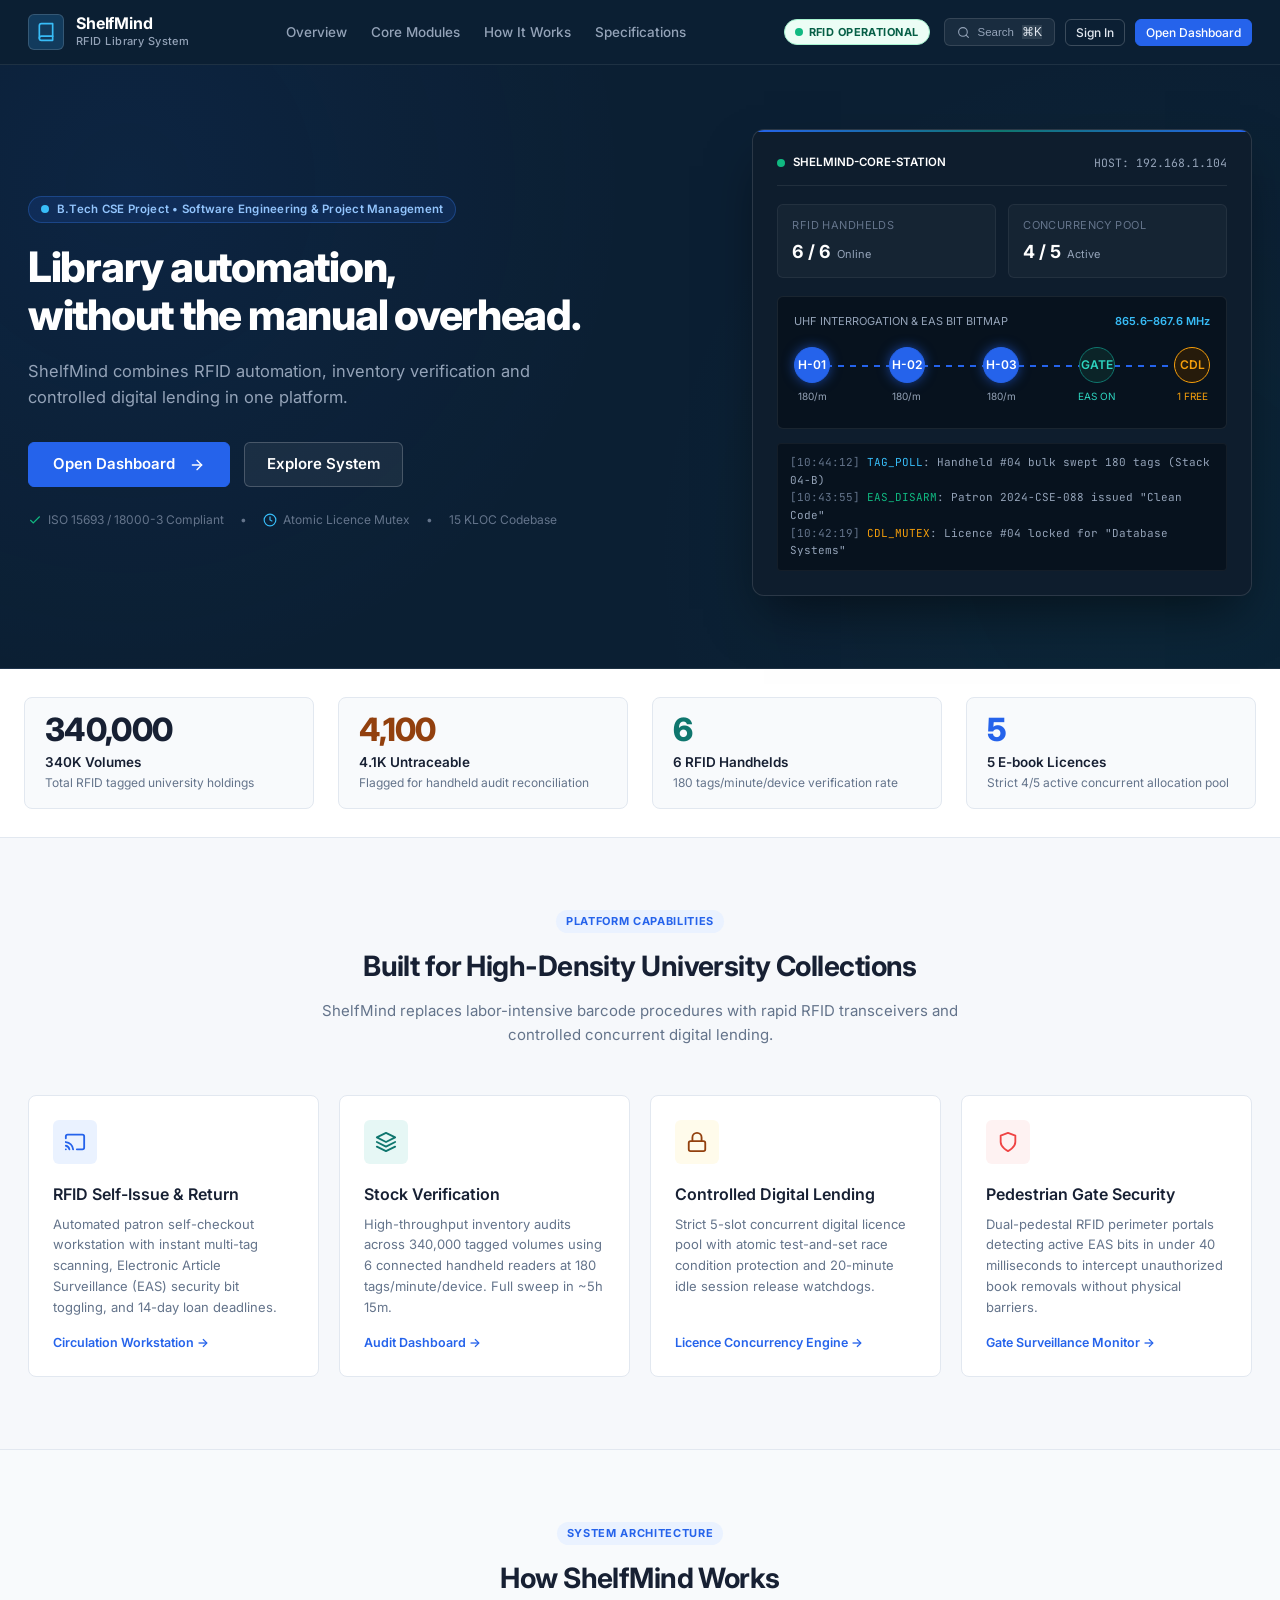
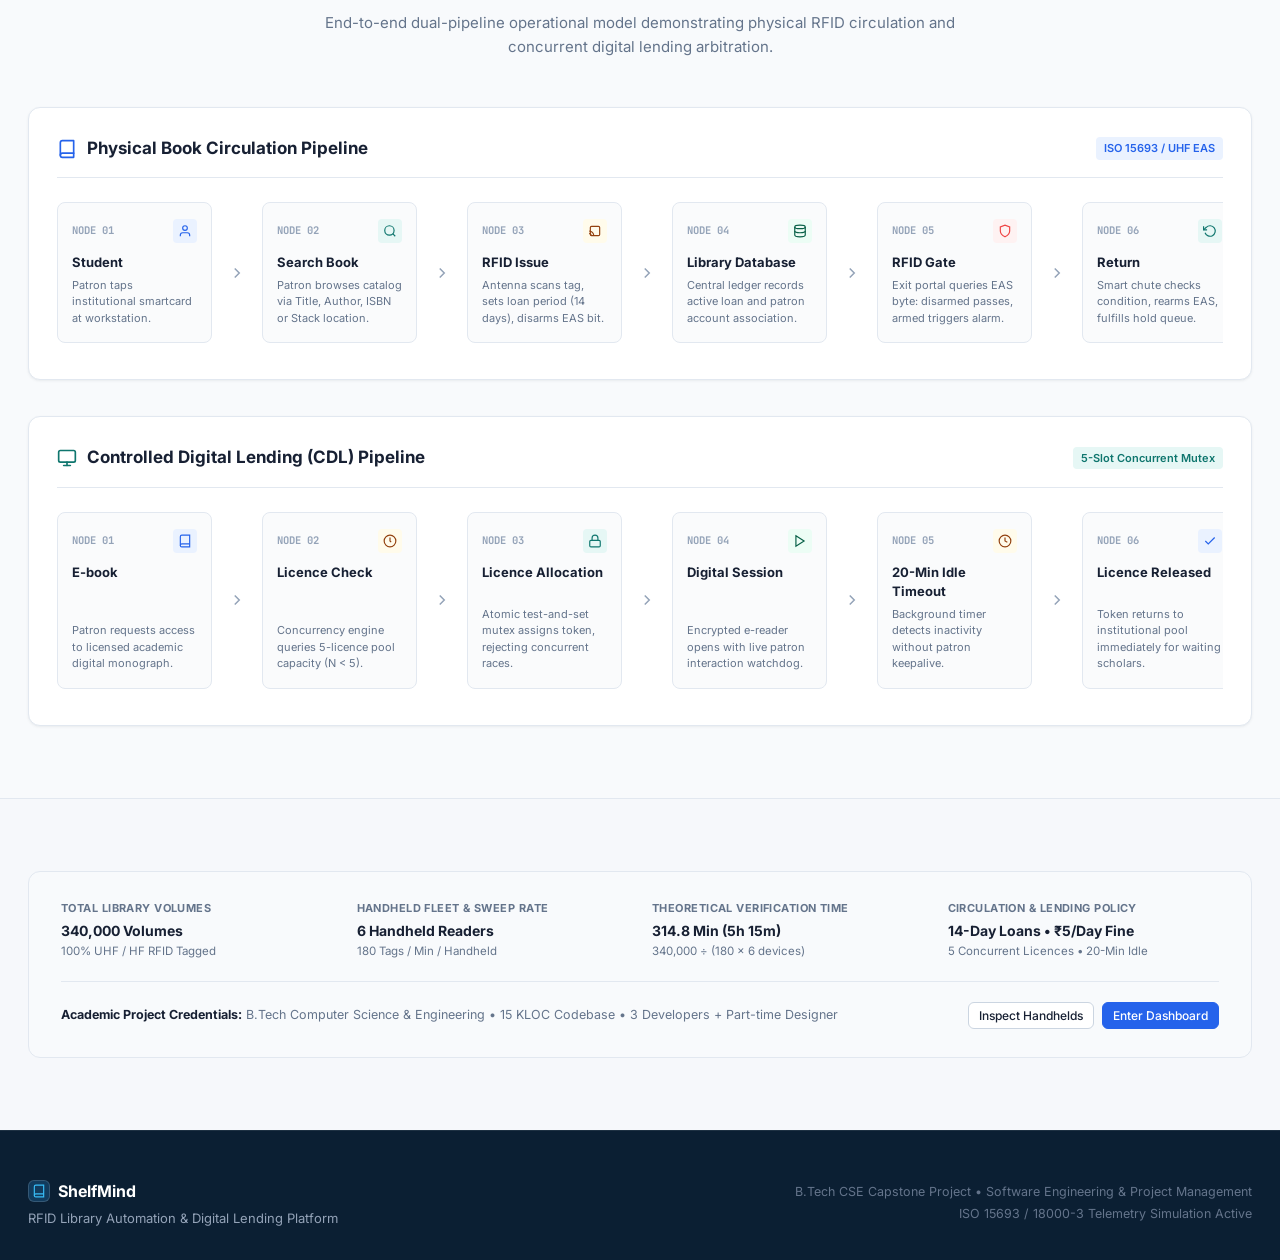
==== index.html @ f5f319b6 "feat: complete modern production-ready university library platform frontend" ====
<!DOCTYPE html>
<html lang="en">
<head>
  <meta charset="UTF-8">
  <meta name="viewport" content="width=device-width, initial-scale=1.0">
  <title>ShelfMind | Modern RFID Library Automation & Digital Lending Platform</title>
  <meta name="description" content="Production-ready academic library automation platform combining high-frequency RFID circulation, 340K-volume stock verification, and controlled concurrent digital lending.">
  <link rel="stylesheet" href="css/style.css">
  <link rel="stylesheet" href="css/responsive.css">
</head>
<body>

  <!-- Top Enterprise Navigation -->
  <header class="landing-nav">
    <div class="landing-nav-inner">
      <a href="index.html" class="brand-link">
        <div class="brand-icon">
          <svg width="20" height="20" viewBox="0 0 24 24" fill="none" stroke="currentColor" stroke-width="2" stroke-linecap="round" stroke-linejoin="round">
            <path d="M4 19.5A2.5 2.5 0 0 1 6.5 17H20"></path>
            <path d="M6.5 2H20v20H6.5A2.5 2.5 0 0 1 4 19.5v-15A2.5 2.5 0 0 1 6.5 2z"></path>
          </svg>
        </div>
        <div>
          <span class="brand-title">ShelfMind</span>
          <span class="brand-subtitle">RFID Library System</span>
        </div>
      </a>

      <nav class="landing-nav-links">
        <a href="#overview" class="landing-nav-link">Overview</a>
        <a href="#features" class="landing-nav-link">Core Modules</a>
        <a href="#architecture" class="landing-nav-link">How It Works</a>
        <a href="#specifications" class="landing-nav-link">Specifications</a>
      </nav>

      <div style="display: flex; align-items: center; gap: 10px;">
        <span class="rfid-online-pill" style="margin-right: 4px;">
          <span class="status-dot"></span>
          <span>RFID OPERATIONAL</span>
        </span>
        <button class="quick-search-trigger" onclick="openCommandPalette()" title="Press ⌘ K to search" style="background: rgba(255,255,255,0.06); border-color: rgba(255,255,255,0.12); color: #94A3B8;">
          <svg width="13" height="13" viewBox="0 0 24 24" fill="none" stroke="currentColor" stroke-width="2" stroke-linecap="round" stroke-linejoin="round">
            <circle cx="11" cy="11" r="8"></circle>
            <line x1="21" y1="21" x2="16.65" y2="16.65"></line>
          </svg>
          <span style="font-size: 11.5px;">Search</span>
          <span class="kbd-badge" style="background: rgba(255,255,255,0.1); color: #E2E8F0; border-color: rgba(255,255,255,0.2);">⌘K</span>
        </button>
        <a href="login.html" class="btn btn-secondary btn-sm" style="background: transparent; color: #E2E8F0; border-color: rgba(255,255,255,0.2);">Sign In</a>
        <a href="dashboard.html" class="btn btn-primary btn-sm" id="navOpenDashboard">Open Dashboard</a>
      </div>
    </div>
  </header>

  <!-- Hero Section -->
  <section class="landing-hero" id="overview">
    <div class="landing-hero-container">
      <div>
        <div class="hero-badge">
          <span class="status-dot" style="background-color: #38BDF8;"></span>
          <span>B.Tech CSE Project • Software Engineering & Project Management</span>
        </div>
        <h1 class="hero-title">
          Library automation,<br>without the manual overhead.
        </h1>
        <p class="hero-subtitle">
          ShelfMind combines RFID automation, inventory verification and controlled digital lending in one platform.
        </p>

        <div class="hero-actions">
          <a href="dashboard.html" class="btn btn-primary btn-lg" id="btnOpenDashboard" style="padding: 12px 24px; font-size: 15px;">
            Open Dashboard
            <svg width="16" height="16" viewBox="0 0 24 24" fill="none" stroke="currentColor" stroke-width="2" stroke-linecap="round" stroke-linejoin="round" style="margin-left: 6px;">
              <line x1="5" y1="12" x2="19" y2="12"></line>
              <polyline points="12 5 19 12 12 19"></polyline>
            </svg>
          </a>
          <a href="#architecture" class="btn btn-secondary btn-lg" style="background: rgba(255,255,255,0.06); color: #FFFFFF; border-color: rgba(255,255,255,0.2); padding: 12px 22px; font-size: 15px;">
            Explore System
          </a>
        </div>

        <div class="hero-specs-note">
          <span style="display: flex; align-items: center; gap: 6px;">
            <svg width="14" height="14" viewBox="0 0 24 24" fill="none" stroke="#10B981" stroke-width="2"><polyline points="20 6 9 17 4 12"></polyline></svg>
            ISO 15693 / 18000-3 Compliant
          </span>
          <span>•</span>
          <span style="display: flex; align-items: center; gap: 6px;">
            <svg width="14" height="14" viewBox="0 0 24 24" fill="none" stroke="#38BDF8" stroke-width="2"><circle cx="12" cy="12" r="10"></circle><polyline points="12 6 12 12 16 14"></polyline></svg>
            Atomic Licence Mutex
          </span>
          <span>•</span>
          <span>15 KLOC Codebase</span>
        </div>
      </div>

      <!-- Realistic Abstract RFID / Operations Visualization Console -->
      <div class="hero-viz-console">
        <div class="hero-viz-header">
          <div style="display: flex; align-items: center; gap: 8px;">
            <span class="status-dot"></span>
            <span style="font-weight: 600; color: #FFFFFF;">SHELMIND-CORE-STATION</span>
          </div>
          <span style="font-family: var(--font-mono);">HOST: 192.168.1.104</span>
        </div>

        <div class="hero-telemetry-grid">
          <div class="hero-telemetry-box">
            <div class="hero-telemetry-label">RFID Handhelds</div>
            <div class="hero-telemetry-val">
              6 / 6
              <span class="hero-telemetry-sub">Online</span>
            </div>
          </div>
          <div class="hero-telemetry-box">
            <div class="hero-telemetry-label">Concurrency Pool</div>
            <div class="hero-telemetry-val">
              4 / 5
              <span class="hero-telemetry-sub">Active</span>
            </div>
          </div>
        </div>

        <!-- Abstract RFID Transceiver Nodes -->
        <div class="rfid-wave-graphic">
          <div class="rfid-wave-header">
            <span>UHF INTERROGATION & EAS BIT BITMAP</span>
            <span style="color: #38BDF8; font-weight: 600;">865.6–867.6 MHz</span>
          </div>
          <div class="rfid-node-track">
            <div class="rfid-node-connector"></div>
            <div class="rfid-node-item">
              <div class="rfid-node-circle active">H-01</div>
              <span style="font-size: 10px; color: #94A3B8;">180/m</span>
            </div>
            <div class="rfid-node-item">
              <div class="rfid-node-circle active">H-02</div>
              <span style="font-size: 10px; color: #94A3B8;">180/m</span>
            </div>
            <div class="rfid-node-item">
              <div class="rfid-node-circle active">H-03</div>
              <span style="font-size: 10px; color: #94A3B8;">180/m</span>
            </div>
            <div class="rfid-node-item">
              <div class="rfid-node-circle teal">GATE</div>
              <span style="font-size: 10px; color: #2DD4BF;">EAS ON</span>
            </div>
            <div class="rfid-node-item">
              <div class="rfid-node-circle" style="border-color: #F59E0B; color: #F59E0B; background-color: #261B0B;">CDL</div>
              <span style="font-size: 10px; color: #F59E0B;">1 FREE</span>
            </div>
          </div>
        </div>

        <!-- Realtime Live Event Feed -->
        <div class="hero-feed-log">
          <div><span style="color:#64748B;">[10:44:12]</span> <span style="color:#38BDF8;">TAG_POLL</span>: Handheld #04 bulk swept 180 tags (Stack 04-B)</div>
          <div><span style="color:#64748B;">[10:43:55]</span> <span style="color:#10B981;">EAS_DISARM</span>: Patron 2024-CSE-088 issued "Clean Code"</div>
          <div><span style="color:#64748B;">[10:42:19]</span> <span style="color:#F59E0B;">CDL_MUTEX</span>: Licence #04 locked for "Database Systems"</div>
        </div>
      </div>
    </div>
  </section>

  <!-- Key Metrics Counter Bar -->
  <div class="landing-metrics-strip">
    <div class="metrics-strip-container">
      <div class="metric-strip-card">
        <div class="metric-strip-num">340,000</div>
        <div class="metric-strip-label">340K Volumes</div>
        <div class="metric-strip-sub">Total RFID tagged university holdings</div>
      </div>
      <div class="metric-strip-card">
        <div class="metric-strip-num" style="color: var(--warning-text);">4,100</div>
        <div class="metric-strip-label">4.1K Untraceable</div>
        <div class="metric-strip-sub">Flagged for handheld audit reconciliation</div>
      </div>
      <div class="metric-strip-card">
        <div class="metric-strip-num" style="color: var(--teal);">6</div>
        <div class="metric-strip-label">6 RFID Handhelds</div>
        <div class="metric-strip-sub">180 tags/minute/device verification rate</div>
      </div>
      <div class="metric-strip-card">
        <div class="metric-strip-num" style="color: var(--blue);">5</div>
        <div class="metric-strip-label">5 E-book Licences</div>
        <div class="metric-strip-sub">Strict 4/5 active concurrent allocation pool</div>
      </div>
    </div>
  </div>

  <!-- Core Modules / Feature Pillars -->
  <section class="landing-section" id="features">
    <div class="landing-section-header">
      <span class="landing-section-badge">Platform Capabilities</span>
      <h2 class="landing-section-title">Built for High-Density University Collections</h2>
      <p class="landing-section-desc">
        ShelfMind replaces labor-intensive barcode procedures with rapid RFID transceivers and controlled concurrent digital lending.
      </p>
    </div>

    <div class="feature-pillars-grid">
      <!-- Pillar 1 -->
      <div class="feature-pillar-card">
        <div class="pillar-icon-box">
          <svg width="22" height="22" viewBox="0 0 24 24" fill="none" stroke="currentColor" stroke-width="2" stroke-linecap="round" stroke-linejoin="round">
            <path d="M2 16.1A5 5 0 0 1 5.9 20M2 12.05A9 9 0 0 1 9.95 20M2 8V6a2 2 0 0 1 2-2h16a2 2 0 0 1 2 2v12a2 2 0 0 1-2 2h-6"></path>
            <line x1="2" y1="20" x2="2.01" y2="20"></line>
          </svg>
        </div>
        <h3 class="pillar-title">RFID Self-Issue & Return</h3>
        <p class="pillar-desc">
          Automated patron self-checkout workstation with instant multi-tag scanning, Electronic Article Surveillance (EAS) security bit toggling, and 14-day loan deadlines.
        </p>
        <a href="issue-return.html" class="pillar-link">Circulation Workstation →</a>
      </div>

      <!-- Pillar 2 -->
      <div class="feature-pillar-card">
        <div class="pillar-icon-box teal">
          <svg width="22" height="22" viewBox="0 0 24 24" fill="none" stroke="currentColor" stroke-width="2" stroke-linecap="round" stroke-linejoin="round">
            <polygon points="12 2 2 7 12 12 22 7 12 2"></polygon>
            <polyline points="2 17 12 22 22 17"></polyline>
            <polyline points="2 12 12 17 22 12"></polyline>
          </svg>
        </div>
        <h3 class="pillar-title">Stock Verification</h3>
        <p class="pillar-desc">
          High-throughput inventory audits across 340,000 tagged volumes using 6 connected handheld readers at 180 tags/minute/device. Full sweep in ~5h 15m.
        </p>
        <a href="stock-verification.html" class="pillar-link">Audit Dashboard →</a>
      </div>

      <!-- Pillar 3 -->
      <div class="feature-pillar-card">
        <div class="pillar-icon-box amber">
          <svg width="22" height="22" viewBox="0 0 24 24" fill="none" stroke="currentColor" stroke-width="2" stroke-linecap="round" stroke-linejoin="round">
            <rect x="3" y="11" width="18" height="11" rx="2" ry="2"></rect>
            <path d="M7 11V7a5 5 0 0 1 10 0v4"></path>
          </svg>
        </div>
        <h3 class="pillar-title">Controlled Digital Lending</h3>
        <p class="pillar-desc">
          Strict 5-slot concurrent digital licence pool with atomic test-and-set race condition protection and 20-minute idle session release watchdogs.
        </p>
        <a href="digital-library.html" class="pillar-link">Licence Concurrency Engine →</a>
      </div>

      <!-- Pillar 4 -->
      <div class="feature-pillar-card">
        <div class="pillar-icon-box red">
          <svg width="22" height="22" viewBox="0 0 24 24" fill="none" stroke="currentColor" stroke-width="2" stroke-linecap="round" stroke-linejoin="round">
            <path d="M12 22s8-4 8-10V5l-8-3-8 3v7c0 6 8 10 8 10z"></path>
          </svg>
        </div>
        <h3 class="pillar-title">Pedestrian Gate Security</h3>
        <p class="pillar-desc">
          Dual-pedestal RFID perimeter portals detecting active EAS bits in under 40 milliseconds to intercept unauthorized book removals without physical barriers.
        </p>
        <a href="gate-security.html" class="pillar-link">Gate Surveillance Monitor →</a>
      </div>
    </div>
  </section>

  <!-- Visually Polished System Architecture Preview: "How ShelfMind Works" -->
  <section class="landing-section alt-bg" id="architecture">
    <div class="landing-section-header">
      <span class="landing-section-badge">System Architecture</span>
      <h2 class="landing-section-title">How ShelfMind Works</h2>
      <p class="landing-section-desc">
        End-to-end dual-pipeline operational model demonstrating physical RFID circulation and concurrent digital lending arbitration.
      </p>
    </div>

    <div class="arch-preview-wrap">
      <!-- Pipeline 1: Physical Book Circulation -->
      <div class="arch-pipeline-card">
        <div class="arch-pipeline-header">
          <div class="arch-pipeline-title">
            <svg width="20" height="20" viewBox="0 0 24 24" fill="none" stroke="var(--blue)" stroke-width="2" stroke-linecap="round" stroke-linejoin="round">
              <path d="M4 19.5A2.5 2.5 0 0 1 6.5 17H20"></path>
              <path d="M6.5 2H20v20H6.5A2.5 2.5 0 0 1 4 19.5v-15A2.5 2.5 0 0 1 6.5 2z"></path>
            </svg>
            Physical Book Circulation Pipeline
          </div>
          <span class="arch-pipeline-tag">ISO 15693 / UHF EAS</span>
        </div>

        <div class="arch-nodes-container">
          <!-- Node 1 -->
          <div class="arch-node-item">
            <div class="arch-node-top">
              <span class="arch-node-step">NODE 01</span>
              <div class="arch-node-icon">
                <svg width="14" height="14" viewBox="0 0 24 24" fill="none" stroke="currentColor" stroke-width="2"><path d="M20 21v-2a4 4 0 0 0-4-4H8a4 4 0 0 0-4 4v2"></path><circle cx="12" cy="7" r="4"></circle></svg>
              </div>
            </div>
            <div class="arch-node-title">Student</div>
            <div class="arch-node-desc">Patron taps institutional smartcard at workstation.</div>
          </div>

          <div class="arch-node-arrow">
            <svg width="18" height="18" viewBox="0 0 24 24" fill="none" stroke="currentColor" stroke-width="2"><polyline points="9 18 15 12 9 6"></polyline></svg>
          </div>

          <!-- Node 2 -->
          <div class="arch-node-item">
            <div class="arch-node-top">
              <span class="arch-node-step">NODE 02</span>
              <div class="arch-node-icon teal">
                <svg width="14" height="14" viewBox="0 0 24 24" fill="none" stroke="currentColor" stroke-width="2"><circle cx="11" cy="11" r="8"></circle><line x1="21" y1="21" x2="16.65" y2="16.65"></line></svg>
              </div>
            </div>
            <div class="arch-node-title">Search Book</div>
            <div class="arch-node-desc">Patron browses catalog via Title, Author, ISBN or Stack location.</div>
          </div>

          <div class="arch-node-arrow">
            <svg width="18" height="18" viewBox="0 0 24 24" fill="none" stroke="currentColor" stroke-width="2"><polyline points="9 18 15 12 9 6"></polyline></svg>
          </div>

          <!-- Node 3 -->
          <div class="arch-node-item">
            <div class="arch-node-top">
              <span class="arch-node-step">NODE 03</span>
              <div class="arch-node-icon amber">
                <svg width="14" height="14" viewBox="0 0 24 24" fill="none" stroke="currentColor" stroke-width="2"><path d="M2 16.1A5 5 0 0 1 5.9 20M2 12.05A9 9 0 0 1 9.95 20"></path><rect x="4" y="4" width="16" height="16" rx="2"></rect></svg>
              </div>
            </div>
            <div class="arch-node-title">RFID Issue</div>
            <div class="arch-node-desc">Antenna scans tag, sets loan period (14 days), disarms EAS bit.</div>
          </div>

          <div class="arch-node-arrow">
            <svg width="18" height="18" viewBox="0 0 24 24" fill="none" stroke="currentColor" stroke-width="2"><polyline points="9 18 15 12 9 6"></polyline></svg>
          </div>

          <!-- Node 4 -->
          <div class="arch-node-item">
            <div class="arch-node-top">
              <span class="arch-node-step">NODE 04</span>
              <div class="arch-node-icon green">
                <svg width="14" height="14" viewBox="0 0 24 24" fill="none" stroke="currentColor" stroke-width="2"><ellipse cx="12" cy="5" rx="9" ry="3"></ellipse><path d="M21 12c0 1.66-4 3-9 3s-9-1.34-9-3"></path><path d="M3 5v14c0 1.66 4 3 9 3s9-1.34 9-3V5"></path></svg>
              </div>
            </div>
            <div class="arch-node-title">Library Database</div>
            <div class="arch-node-desc">Central ledger records active loan and patron account association.</div>
          </div>

          <div class="arch-node-arrow">
            <svg width="18" height="18" viewBox="0 0 24 24" fill="none" stroke="currentColor" stroke-width="2"><polyline points="9 18 15 12 9 6"></polyline></svg>
          </div>

          <!-- Node 5 -->
          <div class="arch-node-item">
            <div class="arch-node-top">
              <span class="arch-node-step">NODE 05</span>
              <div class="arch-node-icon" style="background-color: #FEF2F2; color: #EF4444;">
                <svg width="14" height="14" viewBox="0 0 24 24" fill="none" stroke="currentColor" stroke-width="2"><path d="M12 22s8-4 8-10V5l-8-3-8 3v7c0 6 8 10 8 10z"></path></svg>
              </div>
            </div>
            <div class="arch-node-title">RFID Gate</div>
            <div class="arch-node-desc">Exit portal queries EAS byte: disarmed passes, armed triggers alarm.</div>
          </div>

          <div class="arch-node-arrow">
            <svg width="18" height="18" viewBox="0 0 24 24" fill="none" stroke="currentColor" stroke-width="2"><polyline points="9 18 15 12 9 6"></polyline></svg>
          </div>

          <!-- Node 6 -->
          <div class="arch-node-item">
            <div class="arch-node-top">
              <span class="arch-node-step">NODE 06</span>
              <div class="arch-node-icon teal">
                <svg width="14" height="14" viewBox="0 0 24 24" fill="none" stroke="currentColor" stroke-width="2"><polyline points="1 4 1 10 7 10"></polyline><path d="M3.51 15a9 9 0 1 0 2.13-9.36L1 10"></path></svg>
              </div>
            </div>
            <div class="arch-node-title">Return</div>
            <div class="arch-node-desc">Smart chute checks condition, rearms EAS, fulfills hold queue.</div>
          </div>
        </div>
      </div>

      <!-- Pipeline 2: Controlled Digital Lending -->
      <div class="arch-pipeline-card">
        <div class="arch-pipeline-header">
          <div class="arch-pipeline-title">
            <svg width="20" height="20" viewBox="0 0 24 24" fill="none" stroke="var(--teal)" stroke-width="2" stroke-linecap="round" stroke-linejoin="round">
              <rect x="2" y="3" width="20" height="14" rx="2" ry="2"></rect>
              <line x1="8" y1="21" x2="16" y2="21"></line>
              <line x1="12" y1="17" x2="12" y2="21"></line>
            </svg>
            Controlled Digital Lending (CDL) Pipeline
          </div>
          <span class="arch-pipeline-tag" style="background-color: var(--soft-teal); color: var(--teal);">5-Slot Concurrent Mutex</span>
        </div>

        <div class="arch-nodes-container">
          <!-- Node 1 -->
          <div class="arch-node-item">
            <div class="arch-node-top">
              <span class="arch-node-step">NODE 01</span>
              <div class="arch-node-icon">
                <svg width="14" height="14" viewBox="0 0 24 24" fill="none" stroke="currentColor" stroke-width="2"><path d="M4 19.5A2.5 2.5 0 0 1 6.5 17H20"></path><path d="M6.5 2H20v20H6.5A2.5 2.5 0 0 1 4 19.5v-15A2.5 2.5 0 0 1 6.5 2z"></path></svg>
              </div>
            </div>
            <div class="arch-node-title">E-book</div>
            <div class="arch-node-desc">Patron requests access to licensed academic digital monograph.</div>
          </div>

          <div class="arch-node-arrow">
            <svg width="18" height="18" viewBox="0 0 24 24" fill="none" stroke="currentColor" stroke-width="2"><polyline points="9 18 15 12 9 6"></polyline></svg>
          </div>

          <!-- Node 2 -->
          <div class="arch-node-item">
            <div class="arch-node-top">
              <span class="arch-node-step">NODE 02</span>
              <div class="arch-node-icon amber">
                <svg width="14" height="14" viewBox="0 0 24 24" fill="none" stroke="currentColor" stroke-width="2"><circle cx="12" cy="12" r="10"></circle><polyline points="12 6 12 12 14 14"></polyline></svg>
              </div>
            </div>
            <div class="arch-node-title">Licence Check</div>
            <div class="arch-node-desc">Concurrency engine queries 5-licence pool capacity (N &lt; 5).</div>
          </div>

          <div class="arch-node-arrow">
            <svg width="18" height="18" viewBox="0 0 24 24" fill="none" stroke="currentColor" stroke-width="2"><polyline points="9 18 15 12 9 6"></polyline></svg>
          </div>

          <!-- Node 3 -->
          <div class="arch-node-item">
            <div class="arch-node-top">
              <span class="arch-node-step">NODE 03</span>
              <div class="arch-node-icon teal">
                <svg width="14" height="14" viewBox="0 0 24 24" fill="none" stroke="currentColor" stroke-width="2"><rect x="3" y="11" width="18" height="11" rx="2" ry="2"></rect><path d="M7 11V7a5 5 0 0 1 10 0v4"></path></svg>
              </div>
            </div>
            <div class="arch-node-title">Licence Allocation</div>
            <div class="arch-node-desc">Atomic test-and-set mutex assigns token, rejecting concurrent races.</div>
          </div>

          <div class="arch-node-arrow">
            <svg width="18" height="18" viewBox="0 0 24 24" fill="none" stroke="currentColor" stroke-width="2"><polyline points="9 18 15 12 9 6"></polyline></svg>
          </div>

          <!-- Node 4 -->
          <div class="arch-node-item">
            <div class="arch-node-top">
              <span class="arch-node-step">NODE 04</span>
              <div class="arch-node-icon green">
                <svg width="14" height="14" viewBox="0 0 24 24" fill="none" stroke="currentColor" stroke-width="2"><polygon points="5 3 19 12 5 21 5 3"></polygon></svg>
              </div>
            </div>
            <div class="arch-node-title">Digital Session</div>
            <div class="arch-node-desc">Encrypted e-reader opens with live patron interaction watchdog.</div>
          </div>

          <div class="arch-node-arrow">
            <svg width="18" height="18" viewBox="0 0 24 24" fill="none" stroke="currentColor" stroke-width="2"><polyline points="9 18 15 12 9 6"></polyline></svg>
          </div>

          <!-- Node 5 -->
          <div class="arch-node-item">
            <div class="arch-node-top">
              <span class="arch-node-step">NODE 05</span>
              <div class="arch-node-icon amber">
                <svg width="14" height="14" viewBox="0 0 24 24" fill="none" stroke="currentColor" stroke-width="2"><circle cx="12" cy="12" r="10"></circle><polyline points="12 6 12 12 16 14"></polyline></svg>
              </div>
            </div>
            <div class="arch-node-title">20-Min Idle Timeout</div>
            <div class="arch-node-desc">Background timer detects inactivity without patron keepalive.</div>
          </div>

          <div class="arch-node-arrow">
            <svg width="18" height="18" viewBox="0 0 24 24" fill="none" stroke="currentColor" stroke-width="2"><polyline points="9 18 15 12 9 6"></polyline></svg>
          </div>

          <!-- Node 6 -->
          <div class="arch-node-item">
            <div class="arch-node-top">
              <span class="arch-node-step">NODE 06</span>
              <div class="arch-node-icon">
                <svg width="14" height="14" viewBox="0 0 24 24" fill="none" stroke="currentColor" stroke-width="2"><polyline points="20 6 9 17 4 12"></polyline></svg>
              </div>
            </div>
            <div class="arch-node-title">Licence Released</div>
            <div class="arch-node-desc">Token returns to institutional pool immediately for waiting scholars.</div>
          </div>
        </div>
      </div>
    </div>
  </section>

  <!-- Technical Specifications & Academic Project Formulation -->
  <section class="landing-section" id="specifications">
    <div class="academic-specs-card">
      <div class="specs-grid-inner">
        <div class="spec-item-box">
          <div class="spec-item-title">Total Library Volumes</div>
          <div class="spec-item-val">340,000 Volumes</div>
          <div class="spec-item-sub">100% UHF / HF RFID Tagged</div>
        </div>
        <div class="spec-item-box">
          <div class="spec-item-title">Handheld Fleet & Sweep Rate</div>
          <div class="spec-item-val">6 Handheld Readers</div>
          <div class="spec-item-sub">180 Tags / Min / Handheld</div>
        </div>
        <div class="spec-item-box">
          <div class="spec-item-title">Theoretical Verification Time</div>
          <div class="spec-item-val">314.8 Min (5h 15m)</div>
          <div class="spec-item-sub">340,000 ÷ (180 × 6 devices)</div>
        </div>
        <div class="spec-item-box">
          <div class="spec-item-title">Circulation & Lending Policy</div>
          <div class="spec-item-val">14-Day Loans • ₹5/Day Fine</div>
          <div class="spec-item-sub">5 Concurrent Licences • 20-Min Idle</div>
        </div>
      </div>

      <div class="academic-team-line">
        <div>
          <strong style="color: var(--text-primary);">Academic Project Credentials:</strong>
          <span> B.Tech Computer Science & Engineering • 15 KLOC Codebase • 3 Developers + Part-time Designer</span>
        </div>
        <div style="display: flex; gap: 8px;">
          <a href="stock-verification.html" class="btn btn-secondary btn-sm">Inspect Handhelds</a>
          <a href="dashboard.html" class="btn btn-primary btn-sm">Enter Dashboard</a>
        </div>
      </div>
    </div>
  </section>

  <!-- Footer -->
  <footer class="landing-footer">
    <div class="landing-footer-inner">
      <div>
        <div style="display: flex; align-items: center; gap: 8px; margin-bottom: 6px;">
          <div class="brand-icon" style="width: 22px; height: 22px;">
            <svg width="14" height="14" viewBox="0 0 24 24" fill="none" stroke="currentColor" stroke-width="2"><path d="M4 19.5A2.5 2.5 0 0 1 6.5 17H20"></path><path d="M6.5 2H20v20H6.5A2.5 2.5 0 0 1 4 19.5v-15A2.5 2.5 0 0 1 6.5 2z"></path></svg>
          </div>
          <span style="font-size: 16px; font-weight: 700; color: #FFFFFF;">ShelfMind</span>
        </div>
        <p style="font-size: 13px; color: #94A3B8; margin: 0;">RFID Library Automation & Digital Lending Platform</p>
      </div>

      <div style="font-size: 12.5px; color: #64748B; text-align: right;">
        <div>B.Tech CSE Capstone Project • Software Engineering & Project Management</div>
        <div style="margin-top: 4px;">ISO 15693 / 18000-3 Telemetry Simulation Active</div>
      </div>
    </div>
  </footer>

  <!-- Global Command Palette Modal (⌘ K) -->
  <div class="command-palette-overlay" id="commandPalette" onclick="handlePaletteBackdrop(event)">
    <div class="command-palette-box" onclick="event.stopPropagation()">
      <div class="command-search-bar">
        <svg width="18" height="18" viewBox="0 0 24 24" fill="none" stroke="currentColor" stroke-width="2" stroke-linecap="round" stroke-linejoin="round">
          <circle cx="11" cy="11" r="8"></circle>
          <line x1="21" y1="21" x2="16.65" y2="16.65"></line>
        </svg>
        <input type="text" id="commandInput" placeholder="Type a command or jump to page... (e.g. books, scan, stock)" oninput="filterCommandPalette(this.value)">
        <span class="kbd-badge">ESC</span>
      </div>
      <div class="command-items-list" id="commandItemsList">
        <div class="command-group-title">Navigation Shortcuts</div>
        <a href="dashboard.html" class="command-item">
          <div class="command-item-left">
            <svg width="14" height="14" viewBox="0 0 24 24" fill="none" stroke="currentColor" stroke-width="2"><rect x="3" y="3" width="7" height="7"></rect><rect x="14" y="3" width="7" height="7"></rect><rect x="14" y="14" width="7" height="7"></rect><rect x="3" y="14" width="7" height="7"></rect></svg>
            <span>Overview Dashboard</span>
          </div>
          <span style="font-size: 11px; color: var(--text-muted);">Jump</span>
        </a>
        <a href="books.html" class="command-item">
          <div class="command-item-left">
            <svg width="14" height="14" viewBox="0 0 24 24" fill="none" stroke="currentColor" stroke-width="2"><path d="M4 19.5A2.5 2.5 0 0 1 6.5 17H20"></path><path d="M6.5 2H20v20H6.5A2.5 2.5 0 0 1 4 19.5v-15A2.5 2.5 0 0 1 6.5 2z"></path></svg>
            <span>Search Books & Inventory</span>
          </div>
          <span style="font-size: 11px; color: var(--text-muted);">Jump</span>
        </a>
        <a href="issue-return.html" class="command-item">
          <div class="command-item-left">
            <svg width="14" height="14" viewBox="0 0 24 24" fill="none" stroke="currentColor" stroke-width="2"><path d="M2 16.1A5 5 0 0 1 5.9 20M2 12.05A9 9 0 0 1 9.95 20"></path></svg>
            <span>RFID Issue & Return Station</span>
          </div>
          <span style="font-size: 11px; color: var(--text-muted);">Circulation</span>
        </a>
        <a href="stock-verification.html" class="command-item">
          <div class="command-item-left">
            <svg width="14" height="14" viewBox="0 0 24 24" fill="none" stroke="currentColor" stroke-width="2"><polygon points="12 2 2 7 12 12 22 7 12 2"></polygon></svg>
            <span>Start Stock Verification (6 Handhelds)</span>
          </div>
          <span style="font-size: 11px; color: var(--text-muted);">Operations</span>
        </a>
        <a href="digital-library.html" class="command-item">
          <div class="command-item-left">
            <svg width="14" height="14" viewBox="0 0 24 24" fill="none" stroke="currentColor" stroke-width="2"><rect x="3" y="11" width="18" height="11" rx="2" ry="2"></rect></svg>
            <span>Controlled Digital Lending & Race Condition Demo</span>
          </div>
          <span style="font-size: 11px; color: var(--text-muted);">5-Slot Pool</span>
        </a>
        <a href="gate-security.html" class="command-item">
          <div class="command-item-left">
            <svg width="14" height="14" viewBox="0 0 24 24" fill="none" stroke="currentColor" stroke-width="2"><path d="M12 22s8-4 8-10V5l-8-3-8 3v7c0 6 8 10 8 10z"></path></svg>
            <span>Gate Security Surveillance Monitor</span>
          </div>
          <span style="font-size: 11px; color: var(--text-muted);">EAS Bit</span>
        </a>
        <a href="reports.html" class="command-item">
          <div class="command-item-left">
            <svg width="14" height="14" viewBox="0 0 24 24" fill="none" stroke="currentColor" stroke-width="2"><line x1="18" y1="20" x2="18" y2="10"></line><line x1="12" y1="20" x2="12" y2="4"></line><line x1="6" y1="20" x2="6" y2="14"></line></svg>
            <span>Analytics & Audit Reports</span>
          </div>
          <span style="font-size: 11px; color: var(--text-muted);">Charts</span>
        </a>
      </div>
    </div>
  </div>

  <div id="toast-container"></div>

  <script src="js/mock-data.js"></script>
  <script src="js/app.js"></script>
</body>
</html>
---- css/style.css ----
/* ==========================================================================
   ShelfMind: Enterprise Library Automation & Digital Lending Platform
   Production-Grade Design System & Core Stylesheet
   Designed for High-Throughput University Library Operations
   ========================================================================== */

@import url('https://fonts.googleapis.com/css2?family=Inter:wght@400;500;600;700;800&family=JetBrains+Mono:wght@400;500;600&display=swap');

:root {
  /* Primary Enterprise Palette */
  --navy-deep: #0B1F33;
  --navy-blue: #123B5D;
  --blue: #2563EB;
  --blue-hover: #1D4ED8;

  /* Supporting Tones */
  --soft-blue: #EAF2FF;
  --blue-border: #BFDBFE;
  --teal: #0F766E;
  --teal-hover: #0d655e;
  --soft-teal: #E6F7F5;
  --teal-border: #99F6E4;

  /* Neutral Surface Palette */
  --bg-page: #F6F8FB;
  --bg-surface: #FFFFFF;
  --bg-subtle: #F1F5F9;
  --border: #E2E8F0;
  --border-strong: #CBD5E1;

  /* Typography Colors */
  --text-primary: #172033;
  --text-secondary: #64748B;
  --text-muted: #94A3B8;

  /* Status Colors */
  --success: #10B981;
  --success-bg: #ECFDF5;
  --success-text: #065F46;
  --success-border: #A7F3D0;

  --warning: #F59E0B;
  --warning-bg: #FFFBEB;
  --warning-text: #92400E;
  --warning-border: #FDE68A;

  --error: #EF4444;
  --error-bg: #FEF2F2;
  --error-text: #991B1B;
  --error-border: #FECACA;

  --info: #2563EB;
  --info-bg: #EAF2FF;
  --info-text: #1E40AF;
  --info-border: #BFDBFE;

  /* Typography */
  --font-sans: 'Inter', -apple-system, BlinkMacSystemFont, 'Segoe UI', Roboto, sans-serif;
  --font-mono: 'JetBrains Mono', 'SFMono-Regular', Consolas, Menlo, monospace;

  /* Layout Dimensions */
  --sidebar-width: 260px;
  --topbar-height: 64px;

  /* Radii */
  --radius-xs: 4px;
  --radius-sm: 6px;
  --radius-md: 8px;
  --radius-lg: 12px;

  /* Shadows (Subtle, Crisp, Non-floaty) */
  --shadow-xs: 0 1px 2px 0 rgba(11, 31, 51, 0.04);
  --shadow-sm: 0 1px 3px 0 rgba(11, 31, 51, 0.06), 0 1px 2px -1px rgba(11, 31, 51, 0.04);
  --shadow-md: 0 4px 6px -1px rgba(11, 31, 51, 0.07), 0 2px 4px -2px rgba(11, 31, 51, 0.05);
  --shadow-lg: 0 10px 15px -3px rgba(11, 31, 51, 0.08), 0 4px 6px -4px rgba(11, 31, 51, 0.04);
  --shadow-drawer: -6px 0 24px rgba(11, 31, 51, 0.12);
}

/* Base Reset */
*, *::before, *::after {
  box-sizing: border-box;
  margin: 0;
  padding: 0;
}

body {
  font-family: var(--font-sans);
  font-size: 13.5px;
  line-height: 1.5;
  color: var(--text-primary);
  background-color: var(--bg-page);
  -webkit-font-smoothing: antialiased;
  -moz-osx-font-smoothing: grayscale;
}

a {
  color: var(--blue);
  text-decoration: none;
}
a:hover {
  text-decoration: underline;
}

/* App Shell Layout */
.app-layout {
  display: flex;
  min-height: 100vh;
}

/* ==========================================================================
   SIDEBAR (Enterprise Production Navigation)
   ========================================================================== */
.sidebar {
  width: var(--sidebar-width);
  background-color: var(--navy-deep);
  color: var(--text-muted);
  display: flex;
  flex-direction: column;
  flex-shrink: 0;
  border-right: 1px solid rgba(255, 255, 255, 0.08);
  position: fixed;
  top: 0;
  bottom: 0;
  left: 0;
  z-index: 100;
  transition: transform 0.25s cubic-bezier(0.16, 1, 0.3, 1);
}

.sidebar-header {
  padding: 18px 20px 16px;
  border-bottom: 1px solid rgba(255, 255, 255, 0.08);
}

.brand-link {
  display: flex;
  align-items: center;
  gap: 12px;
  text-decoration: none;
  color: #FFFFFF;
}

.brand-icon {
  width: 36px;
  height: 36px;
  background-color: var(--navy-blue);
  border: 1px solid rgba(255, 255, 255, 0.15);
  border-radius: var(--radius-sm);
  display: flex;
  align-items: center;
  justify-content: center;
  color: #38BDF8;
  flex-shrink: 0;
}

.brand-title {
  font-size: 16px;
  font-weight: 700;
  letter-spacing: -0.01em;
  color: #FFFFFF;
  display: block;
  line-height: 1.2;
}

.brand-subtitle {
  font-size: 11px;
  font-weight: 500;
  color: var(--text-muted);
  letter-spacing: 0.04em;
  display: block;
}

.sidebar-content {
  flex: 1;
  overflow-y: auto;
  padding: 14px 10px;
}

.sidebar-content::-webkit-scrollbar {
  width: 4px;
}
.sidebar-content::-webkit-scrollbar-thumb {
  background-color: rgba(255, 255, 255, 0.15);
  border-radius: 4px;
}

.nav-section-title {
  font-size: 10.5px;
  font-weight: 700;
  text-transform: uppercase;
  letter-spacing: 0.06em;
  color: #728299;
  padding: 12px 12px 6px;
}

.sidebar-nav {
  list-style: none;
  margin-bottom: 12px;
}

.sidebar-nav li {
  margin-bottom: 2px;
}

.sidebar-nav a {
  display: flex;
  align-items: center;
  gap: 11px;
  padding: 8px 12px;
  color: #CBD5E1;
  font-size: 13px;
  font-weight: 500;
  border-radius: var(--radius-sm);
  border-left: 3px solid transparent;
  transition: all 0.15s ease-in-out;
}

.sidebar-nav a svg {
  width: 17px;
  height: 17px;
  stroke-width: 1.8;
  color: #8194AB;
  flex-shrink: 0;
  transition: color 0.15s ease, transform 0.15s ease;
}

.sidebar-nav a:hover {
  background-color: rgba(255, 255, 255, 0.06);
  color: #FFFFFF;
  text-decoration: none;
}
.sidebar-nav a:hover svg {
  color: #60A5FA;
}

.sidebar-nav a.active {
  background-color: var(--navy-blue);
  color: #FFFFFF;
  border-left-color: var(--blue);
  font-weight: 600;
  box-shadow: 0 1px 3px rgba(0, 0, 0, 0.2);
}
.sidebar-nav a.active svg {
  color: #60A5FA;
}

.sidebar-footer {
  padding: 14px 16px;
  border-top: 1px solid rgba(255, 255, 255, 0.08);
  background-color: #071524;
}

.rfid-status-badge {
  display: flex;
  align-items: center;
  justify-content: space-between;
  background-color: rgba(18, 59, 93, 0.45);
  border: 1px solid rgba(255, 255, 255, 0.1);
  padding: 9px 12px;
  border-radius: var(--radius-sm);
  font-size: 12px;
}

.rfid-label {
  font-size: 10px;
  color: #8899AC;
  text-transform: uppercase;
  font-weight: 600;
  letter-spacing: 0.05em;
  display: block;
}
.rfid-name {
  color: #E2E8F0;
  font-weight: 600;
  display: block;
}

.status-dot {
  width: 8px;
  height: 8px;
  border-radius: 50%;
  background-color: var(--success);
  display: inline-block;
  flex-shrink: 0;
}

.pulse-green {
  box-shadow: 0 0 0 0 rgba(16, 185, 129, 0.7);
  animation: pulse-green-anim 2s infinite;
}

@keyframes pulse-green-anim {
  0% { transform: scale(0.95); box-shadow: 0 0 0 0 rgba(16, 185, 129, 0.7); }
  70% { transform: scale(1); box-shadow: 0 0 0 7px rgba(16, 185, 129, 0); }
  100% { transform: scale(0.95); box-shadow: 0 0 0 0 rgba(16, 185, 129, 0); }
}

/* ==========================================================================
   MAIN CONTENT AREA & TOPBAR
   ========================================================================== */
.main-wrapper {
  margin-left: var(--sidebar-width);
  flex: 1;
  display: flex;
  flex-direction: column;
  min-width: 0;
}

.topbar {
  height: var(--topbar-height);
  background-color: var(--bg-surface);
  border-bottom: 1px solid var(--border);
  display: flex;
  align-items: center;
  justify-content: space-between;
  padding: 0 28px;
  position: sticky;
  top: 0;
  z-index: 50;
  box-shadow: var(--shadow-xs);
}

.topbar-left {
  display: flex;
  align-items: center;
  gap: 16px;
}

.breadcrumbs {
  display: flex;
  align-items: center;
  gap: 8px;
  font-size: 12.5px;
  color: var(--text-secondary);
}
.breadcrumb-item {
  color: var(--text-secondary);
}
.breadcrumb-separator {
  color: var(--text-muted);
}
.breadcrumb-active {
  font-weight: 600;
  color: var(--text-primary);
}

.mobile-nav-toggle {
  display: none;
  background: none;
  border: 1px solid var(--border);
  padding: 6px 8px;
  border-radius: var(--radius-sm);
  color: var(--text-primary);
  cursor: pointer;
}

.topbar-right {
  display: flex;
  align-items: center;
  gap: 12px;
}

/* Quick Search Trigger (⌘ K) */
.quick-search-trigger {
  display: flex;
  align-items: center;
  gap: 8px;
  background-color: var(--bg-page);
  border: 1px solid var(--border);
  padding: 6px 12px;
  border-radius: var(--radius-sm);
  font-size: 12px;
  color: var(--text-secondary);
  cursor: pointer;
  transition: all 0.15s ease;
}
.quick-search-trigger:hover {
  background-color: var(--bg-subtle);
  border-color: var(--border-strong);
  color: var(--text-primary);
}
.kbd-shortcut {
  font-family: var(--font-mono);
  font-size: 10.5px;
  font-weight: 600;
  background-color: #FFFFFF;
  border: 1px solid var(--border);
  padding: 1px 5px;
  border-radius: 3px;
  color: var(--text-muted);
}

.rfid-online-pill {
  display: inline-flex;
  align-items: center;
  gap: 6px;
  background-color: var(--success-bg);
  border: 1px solid var(--success-border);
  padding: 4px 10px;
  border-radius: 9999px;
  font-size: 11px;
  font-weight: 700;
  color: var(--success-text);
  letter-spacing: 0.04em;
}

/* Topbar Notification & Help Icon Buttons */
.topbar-icon-btn {
  width: 34px;
  height: 34px;
  border-radius: var(--radius-sm);
  border: 1px solid var(--border);
  background: var(--bg-surface);
  color: var(--text-secondary);
  display: flex;
  align-items: center;
  justify-content: center;
  cursor: pointer;
  position: relative;
  transition: all 0.15s ease;
}
.topbar-icon-btn:hover {
  background-color: var(--bg-subtle);
  color: var(--text-primary);
  border-color: var(--border-strong);
}
.topbar-icon-btn .badge-dot {
  position: absolute;
  top: 6px;
  right: 6px;
  width: 7px;
  height: 7px;
  border-radius: 50%;
  background-color: var(--error);
}

/* User Menu & Dropdown */
.user-menu-wrapper {
  position: relative;
}

.user-profile-menu {
  display: flex;
  align-items: center;
  gap: 10px;
  cursor: pointer;
  padding: 4px 8px;
  border-radius: var(--radius-sm);
  border: 1px solid transparent;
  transition: all 0.15s ease;
}
.user-profile-menu:hover {
  background-color: var(--bg-page);
  border-color: var(--border);
}

.user-avatar {
  width: 32px;
  height: 32px;
  background-color: var(--soft-blue);
  color: var(--blue);
  border: 1px solid var(--blue-border);
  border-radius: var(--radius-sm);
  display: flex;
  align-items: center;
  justify-content: center;
  font-weight: 700;
  font-size: 12px;
}

.user-details {
  display: flex;
  flex-direction: column;
  text-align: left;
}
.user-name {
  font-size: 12.5px;
  font-weight: 600;
  color: var(--text-primary);
  line-height: 1.2;
}
.user-role {
  font-size: 11px;
  color: var(--text-secondary);
}

/* Profile Dropdown Menu */
.dropdown-menu {
  position: absolute;
  top: calc(100% + 8px);
  right: 0;
  width: 220px;
  background-color: var(--bg-surface);
  border: 1px solid var(--border);
  border-radius: var(--radius-md);
  box-shadow: var(--shadow-lg);
  padding: 6px;
  display: none;
  z-index: 200;
  animation: dropdown-fade 0.15s ease;
}
.dropdown-menu.active {
  display: block;
}

@keyframes dropdown-fade {
  from { opacity: 0; transform: translateY(-4px); }
  to { opacity: 1; transform: translateY(0); }
}

.dropdown-item {
  display: flex;
  align-items: center;
  gap: 10px;
  padding: 8px 12px;
  font-size: 12.5px;
  color: var(--text-primary);
  border-radius: var(--radius-xs);
  transition: background-color 0.1s ease;
  cursor: pointer;
  text-decoration: none;
}
.dropdown-item:hover {
  background-color: var(--bg-page);
  color: var(--blue);
  text-decoration: none;
}
.dropdown-divider {
  height: 1px;
  background-color: var(--border);
  margin: 4px 0;
}

/* Page Container */
.page-container {
  padding: 28px;
  flex: 1;
}

/* Page Header */
.page-header {
  margin-bottom: 24px;
  display: flex;
  align-items: flex-start;
  justify-content: space-between;
  flex-wrap: wrap;
  gap: 16px;
}

.page-title-group h1 {
  font-size: 22px;
  font-weight: 700;
  color: var(--text-primary);
  letter-spacing: -0.02em;
  margin-bottom: 4px;
}

.page-title-group p {
  font-size: 13px;
  color: var(--text-secondary);
}

.sync-status-indicator {
  display: flex;
  align-items: center;
  gap: 8px;
  font-size: 12px;
  color: var(--text-secondary);
  background: var(--bg-surface);
  border: 1px solid var(--border);
  padding: 5px 12px;
  border-radius: var(--radius-sm);
}

.btn-refresh {
  background: none;
  border: none;
  cursor: pointer;
  color: var(--text-secondary);
  display: inline-flex;
  align-items: center;
  justify-content: center;
  padding: 2px;
  border-radius: 4px;
  transition: all 0.2s ease;
}
.btn-refresh:hover {
  color: var(--blue);
  transform: rotate(45deg);
}

.header-actions {
  display: flex;
  align-items: center;
  gap: 10px;
}

/* ==========================================================================
   BUTTONS
   ========================================================================== */
.btn {
  display: inline-flex;
  align-items: center;
  justify-content: center;
  gap: 8px;
  font-family: inherit;
  font-size: 13px;
  font-weight: 500;
  padding: 8px 14px;
  border-radius: var(--radius-sm);
  border: 1px solid transparent;
  cursor: pointer;
  transition: all 0.15s ease-in-out;
  text-decoration: none;
  line-height: 1.25;
}

.btn-primary {
  background-color: var(--blue);
  color: #FFFFFF;
  border-color: var(--blue);
}
.btn-primary:hover {
  background-color: var(--blue-hover);
  border-color: var(--blue-hover);
  text-decoration: none;
}

.btn-secondary {
  background-color: var(--bg-surface);
  color: var(--text-primary);
  border-color: var(--border-strong);
}
.btn-secondary:hover {
  background-color: var(--bg-subtle);
  color: var(--text-primary);
  text-decoration: none;
}

.btn-teal {
  background-color: var(--teal);
  color: #FFFFFF;
  border-color: var(--teal);
}
.btn-teal:hover {
  background-color: var(--teal-hover);
  text-decoration: none;
}

.btn-danger {
  background-color: var(--error);
  color: #FFFFFF;
  border-color: var(--error);
}
.btn-danger:hover {
  background-color: #DC2626;
  text-decoration: none;
}

.btn-sm {
  padding: 5px 10px;
  font-size: 12px;
}

.btn-lg {
  padding: 10px 18px;
  font-size: 14px;
  font-weight: 600;
}

/* ==========================================================================
   METRIC CARDS (Diverse, Enterprise Visual Treatments)
   ========================================================================== */
.metrics-grid {
  display: grid;
  grid-template-columns: repeat(auto-fit, minmax(240px, 1fr));
  gap: 16px;
  margin-bottom: 24px;
}

.metric-card {
  background-color: var(--bg-surface);
  border: 1px solid var(--border);
  border-radius: var(--radius-md);
  padding: 18px 20px;
  box-shadow: var(--shadow-sm);
  display: flex;
  flex-direction: column;
  position: relative;
  transition: border-color 0.15s ease, box-shadow 0.15s ease;
}
.metric-card:hover {
  border-color: var(--border-strong);
  box-shadow: var(--shadow-md);
}

.metric-card-header {
  display: flex;
  align-items: center;
  justify-content: space-between;
  margin-bottom: 8px;
}

.metric-label {
  font-size: 12px;
  font-weight: 600;
  text-transform: uppercase;
  letter-spacing: 0.04em;
  color: var(--text-secondary);
}

.metric-card-icon {
  width: 32px;
  height: 32px;
  border-radius: var(--radius-sm);
  display: flex;
  align-items: center;
  justify-content: center;
  color: var(--blue);
  background-color: var(--soft-blue);
  border: 1px solid var(--blue-border);
}
.metric-card-icon.teal {
  color: var(--teal);
  background-color: var(--soft-teal);
  border-color: var(--teal-border);
}
.metric-card-icon.amber {
  color: var(--warning-text);
  background-color: var(--warning-bg);
  border-color: var(--warning-border);
}
.metric-card-icon.red {
  color: var(--error);
  background-color: var(--error-bg);
  border-color: var(--error-border);
}

.metric-value {
  font-size: 28px;
  font-weight: 700;
  color: var(--text-primary);
  letter-spacing: -0.02em;
  line-height: 1.1;
  margin-bottom: 8px;
}

.metric-footnote {
  font-size: 12px;
  color: var(--text-secondary);
  display: flex;
  align-items: center;
  gap: 6px;
}

.metric-tag {
  display: inline-flex;
  align-items: center;
  gap: 4px;
  padding: 2px 7px;
  border-radius: var(--radius-xs);
  font-size: 11px;
  font-weight: 600;
}
.metric-tag.success {
  background-color: var(--success-bg);
  color: var(--success-text);
  border: 1px solid var(--success-border);
}
.metric-tag.warning {
  background-color: var(--warning-bg);
  color: var(--warning-text);
  border: 1px solid var(--warning-border);
}
.metric-tag.error {
  background-color: var(--error-bg);
  color: var(--error-text);
  border: 1px solid var(--error-border);
}
.metric-tag.blue {
  background-color: var(--soft-blue);
  color: var(--blue);
  border: 1px solid var(--blue-border);
}

/* ==========================================================================
   CARDS & PANELS
   ========================================================================== */
.card {
  background-color: var(--bg-surface);
  border: 1px solid var(--border);
  border-radius: var(--radius-md);
  box-shadow: var(--shadow-sm);
  margin-bottom: 24px;
  overflow: hidden;
}

.card-header {
  padding: 16px 20px;
  border-bottom: 1px solid var(--border);
  display: flex;
  align-items: center;
  justify-content: space-between;
  background-color: #FAFBFC;
}

.card-title {
  font-size: 14.5px;
  font-weight: 600;
  color: var(--text-primary);
  display: flex;
  align-items: center;
  gap: 8px;
}

.card-subtitle {
  font-size: 12px;
  color: var(--text-secondary);
  margin-top: 2px;
}

.card-body {
  padding: 20px;
}

.card-footer {
  padding: 12px 20px;
  background-color: #FAFBFC;
  border-top: 1px solid var(--border);
  font-size: 12px;
  color: var(--text-secondary);
}

/* Layout Columns */
.grid-2col {
  display: grid;
  grid-template-columns: 1fr 1fr;
  gap: 24px;
}

.grid-3col {
  display: grid;
  grid-template-columns: repeat(3, 1fr);
  gap: 20px;
}

.grid-2-1 {
  display: grid;
  grid-template-columns: 2fr 1fr;
  gap: 24px;
}

.grid-1-2 {
  display: grid;
  grid-template-columns: 1fr 2fr;
  gap: 24px;
}

/* ==========================================================================
   SMART OPERATIONAL PANEL: "ATTENTION REQUIRED"
   ========================================================================== */
.attention-grid {
  display: grid;
  grid-template-columns: repeat(auto-fit, minmax(240px, 1fr));
  gap: 14px;
  margin-bottom: 24px;
}

.attention-card {
  background-color: var(--bg-surface);
  border: 1px solid var(--border);
  border-left: 4px solid var(--border-strong);
  border-radius: var(--radius-sm);
  padding: 14px 16px;
  box-shadow: var(--shadow-xs);
  display: flex;
  align-items: center;
  justify-content: space-between;
  transition: all 0.15s ease;
}
.attention-card.error {
  border-left-color: var(--error);
  background-color: #FFFDFD;
}
.attention-card.warning {
  border-left-color: var(--warning);
  background-color: #FFFEFA;
}
.attention-card.info {
  border-left-color: var(--blue);
  background-color: #FAFCFF;
}

.attention-card:hover {
  box-shadow: var(--shadow-sm);
  border-color: var(--border-strong);
}

.attention-left {
  display: flex;
  flex-direction: column;
}

.attention-count {
  font-size: 18px;
  font-weight: 700;
  color: var(--text-primary);
  line-height: 1.2;
}

.attention-desc {
  font-size: 12px;
  color: var(--text-secondary);
  margin-top: 2px;
}

/* ==========================================================================
   ACTIVITY TIMELINE
   ========================================================================== */
.timeline-list {
  list-style: none;
  position: relative;
  padding-left: 24px;
}
.timeline-list::before {
  content: '';
  position: absolute;
  top: 6px;
  bottom: 6px;
  left: 8px;
  width: 2px;
  background-color: var(--border);
}

.timeline-item {
  position: relative;
  margin-bottom: 18px;
}
.timeline-item:last-child {
  margin-bottom: 0;
}

.timeline-icon {
  position: absolute;
  left: -24px;
  top: 0;
  width: 18px;
  height: 18px;
  border-radius: 50%;
  background-color: #FFFFFF;
  border: 2px solid var(--blue);
  display: flex;
  align-items: center;
  justify-content: center;
}
.timeline-icon.green {
  border-color: var(--success);
}
.timeline-icon.amber {
  border-color: var(--warning);
}
.timeline-icon.red {
  border-color: var(--error);
}

.timeline-content {
  display: flex;
  align-items: baseline;
  justify-content: space-between;
  gap: 12px;
}

.timeline-title {
  font-size: 13px;
  font-weight: 600;
  color: var(--text-primary);
}

.timeline-sub {
  font-size: 11.5px;
  color: var(--text-secondary);
}

.timeline-time {
  font-family: var(--font-mono);
  font-size: 11px;
  color: var(--text-muted);
  white-space: nowrap;
}

/* ==========================================================================
   TABLES (Enterprise Density, Clean Hover, Legible)
   ========================================================================== */
.table-responsive {
  width: 100%;
  overflow-x: auto;
  -webkit-overflow-scrolling: touch;
}

.data-table {
  width: 100%;
  border-collapse: collapse;
  text-align: left;
  font-size: 13px;
}

.data-table th {
  background-color: #F8FAFC;
  color: var(--text-secondary);
  font-weight: 600;
  padding: 10px 14px;
  border-bottom: 1px solid var(--border-strong);
  white-space: nowrap;
  font-size: 11.5px;
  text-transform: uppercase;
  letter-spacing: 0.04em;
}

.data-table td {
  padding: 12px 14px;
  border-bottom: 1px solid var(--border);
  color: var(--text-primary);
  vertical-align: middle;
}

.data-table tr:hover td {
  background-color: #F8FAFC;
}

.font-mono {
  font-family: var(--font-mono);
  font-size: 12px;
}

/* ==========================================================================
   BADGES & STATUS CHIPS
   ========================================================================== */
.badge {
  display: inline-flex;
  align-items: center;
  gap: 5px;
  padding: 3px 8px;
  border-radius: var(--radius-xs);
  font-size: 11px;
  font-weight: 600;
  line-height: 1.2;
}

.badge-available {
  background-color: var(--success-bg);
  color: var(--success-text);
  border: 1px solid var(--success-border);
}

.badge-issued {
  background-color: var(--soft-blue);
  color: var(--blue);
  border: 1px solid var(--blue-border);
}

.badge-reserved {
  background-color: var(--warning-bg);
  color: var(--warning-text);
  border: 1px solid var(--warning-border);
}

.badge-missing {
  background-color: var(--error-bg);
  color: var(--error-text);
  border: 1px solid var(--error-border);
}

.badge-verification {
  background-color: #F1F5F9;
  color: #475569;
  border: 1px solid #CBD5E1;
}

.badge-authorized {
  background-color: var(--success-bg);
  color: var(--success-text);
  border: 1px solid var(--success-border);
}

.badge-alert {
  background-color: var(--error-bg);
  color: var(--error-text);
  border: 1px solid var(--error-border);
}

.badge-error {
  background-color: var(--warning-bg);
  color: var(--warning-text);
  border: 1px solid var(--warning-border);
}

/* ==========================================================================
   RIGHT-SIDE DETAILS DRAWER (Enterprise Inventory Inspection)
   ========================================================================== */
.drawer-overlay {
  position: fixed;
  top: 0;
  left: 0;
  right: 0;
  bottom: 0;
  background-color: rgba(11, 31, 51, 0.45);
  display: none;
  z-index: 1000;
}
.drawer-overlay.active {
  display: block;
}

.drawer-panel {
  position: fixed;
  top: 0;
  right: 0;
  bottom: 0;
  width: 100%;
  max-width: 480px;
  background-color: var(--bg-surface);
  box-shadow: var(--shadow-drawer);
  z-index: 1001;
  display: flex;
  flex-direction: column;
  transform: translateX(100%);
  transition: transform 0.28s cubic-bezier(0.16, 1, 0.3, 1);
}
.drawer-overlay.active .drawer-panel {
  transform: translateX(0);
}

.drawer-header {
  padding: 18px 22px;
  border-bottom: 1px solid var(--border);
  display: flex;
  align-items: center;
  justify-content: space-between;
  background-color: #FAFBFC;
}

.drawer-title {
  font-size: 15px;
  font-weight: 700;
  color: var(--text-primary);
}

.drawer-close-btn {
  background: none;
  border: none;
  font-size: 20px;
  color: var(--text-secondary);
  cursor: pointer;
  padding: 4px;
}
.drawer-close-btn:hover {
  color: var(--text-primary);
}

.drawer-body {
  padding: 22px;
  overflow-y: auto;
  flex: 1;
}

.drawer-cover-card {
  display: flex;
  gap: 16px;
  padding-bottom: 18px;
  border-bottom: 1px solid var(--border);
  margin-bottom: 18px;
}

.drawer-book-cover {
  width: 72px;
  height: 98px;
  border-radius: var(--radius-xs);
  background-color: var(--navy-blue);
  color: #FFFFFF;
  display: flex;
  flex-direction: column;
  justify-content: center;
  align-items: center;
  text-align: center;
  padding: 6px;
  font-size: 10px;
  font-weight: 600;
  box-shadow: var(--shadow-sm);
  flex-shrink: 0;
}

.drawer-footer {
  padding: 16px 22px;
  border-top: 1px solid var(--border);
  background-color: #FAFBFC;
  display: flex;
  gap: 10px;
  justify-content: flex-end;
}

/* ==========================================================================
   GLOBAL COMMAND PALETTE (⌘ K)
   ========================================================================== */
.command-palette-overlay {
  position: fixed;
  top: 0;
  left: 0;
  right: 0;
  bottom: 0;
  background-color: rgba(11, 31, 51, 0.5);
  display: none;
  align-items: flex-start;
  justify-content: center;
  padding-top: 15vh;
  z-index: 2000;
}
.command-palette-overlay.active {
  display: flex;
}

.command-palette-box {
  width: 100%;
  max-width: 540px;
  background-color: var(--bg-surface);
  border-radius: var(--radius-lg);
  border: 1px solid var(--border);
  box-shadow: 0 20px 25px -5px rgba(0, 0, 0, 0.2);
  overflow: hidden;
  animation: palette-pop 0.15s ease-out;
}

@keyframes palette-pop {
  from { opacity: 0; transform: scale(0.97); }
  to { opacity: 1; transform: scale(1); }
}

.command-search-bar {
  display: flex;
  align-items: center;
  padding: 14px 18px;
  border-bottom: 1px solid var(--border);
  gap: 10px;
}
.command-search-bar input {
  flex: 1;
  border: none;
  outline: none;
  font-family: inherit;
  font-size: 14px;
  color: var(--text-primary);
}

.command-items-list {
  max-height: 280px;
  overflow-y: auto;
  padding: 8px;
}

.command-group-title {
  font-size: 10.5px;
  font-weight: 700;
  text-transform: uppercase;
  color: var(--text-muted);
  padding: 6px 10px;
  letter-spacing: 0.05em;
}

.command-item {
  display: flex;
  align-items: center;
  justify-content: space-between;
  padding: 8px 12px;
  border-radius: var(--radius-sm);
  color: var(--text-primary);
  font-size: 13px;
  cursor: pointer;
  transition: all 0.1s ease;
  text-decoration: none;
}
.command-item:hover, .command-item.selected {
  background-color: var(--soft-blue);
  color: var(--blue);
  text-decoration: none;
}

.command-item-left {
  display: flex;
  align-items: center;
  gap: 10px;
}

/* ==========================================================================
   FORMS, SEARCH & FILTER CONTROLS
   ========================================================================== */
.form-group {
  margin-bottom: 16px;
}

.form-label {
  display: block;
  font-size: 12px;
  font-weight: 600;
  color: var(--text-primary);
  margin-bottom: 6px;
}

.form-control {
  width: 100%;
  padding: 8px 12px;
  font-family: inherit;
  font-size: 13px;
  color: var(--text-primary);
  background-color: var(--bg-surface);
  border: 1px solid var(--border-strong);
  border-radius: var(--radius-sm);
  transition: border-color 0.15s, box-shadow 0.15s;
}

.form-control:focus {
  outline: none;
  border-color: var(--blue);
  box-shadow: 0 0 0 2px rgba(37, 99, 235, 0.15);
}

.form-row {
  display: flex;
  gap: 12px;
}

.form-help {
  font-size: 11px;
  color: var(--text-secondary);
  margin-top: 4px;
}

/* Filter Bar */
.filter-bar {
  display: flex;
  align-items: center;
  gap: 12px;
  flex-wrap: wrap;
  margin-bottom: 18px;
  padding: 12px 16px;
  background-color: var(--bg-surface);
  border: 1px solid var(--border);
  border-radius: var(--radius-sm);
}

.search-input-wrapper {
  flex: 1;
  min-width: 240px;
  position: relative;
}

.search-input-wrapper input {
  width: 100%;
  padding: 8px 12px 8px 36px;
  font-size: 13px;
  border: 1px solid var(--border-strong);
  border-radius: var(--radius-sm);
}

.search-icon {
  position: absolute;
  left: 10px;
  top: 50%;
  transform: translateY(-50%);
  color: var(--text-secondary);
  pointer-events: none;
}

.filter-select {
  padding: 8px 12px;
  font-size: 13px;
  border: 1px solid var(--border-strong);
  border-radius: var(--radius-sm);
  background-color: var(--bg-surface);
  color: var(--text-primary);
}

/* Tabs */
.tabs-nav {
  display: flex;
  border-bottom: 1px solid var(--border);
  margin-bottom: 20px;
  gap: 4px;
}

.tab-btn {
  padding: 10px 16px;
  background: none;
  border: none;
  border-bottom: 2px solid transparent;
  color: var(--text-secondary);
  font-size: 13px;
  font-weight: 500;
  cursor: pointer;
  transition: color 0.15s, border-color 0.15s;
}

.tab-btn:hover {
  color: var(--text-primary);
}

.tab-btn.active {
  color: var(--blue);
  border-bottom-color: var(--blue);
  font-weight: 600;
}

.tab-content {
  display: none;
}
.tab-content.active {
  display: block;
}

/* ==========================================================================
   RFID SCANNER & CIRCULATION WORKSTATION
   ========================================================================== */
.rfid-scanner-zone {
  border: 2px dashed var(--border-strong);
  border-radius: var(--radius-md);
  padding: 32px 20px;
  text-align: center;
  background-color: #FAFBFC;
  transition: all 0.2s ease;
  position: relative;
}

.rfid-scanner-zone.scanning {
  border-color: var(--blue);
  background-color: var(--soft-blue);
}

.rfid-icon-container {
  width: 64px;
  height: 64px;
  margin: 0 auto 16px;
  border-radius: 50%;
  background-color: var(--bg-surface);
  border: 1px solid var(--border);
  display: flex;
  align-items: center;
  justify-content: center;
  color: var(--text-primary);
}

.rfid-scanner-zone.scanning .rfid-icon-container {
  color: var(--blue);
  border-color: var(--blue);
  animation: pulse-ring 1.5s cubic-bezier(0.215, 0.61, 0.355, 1) infinite;
}

@keyframes pulse-ring {
  0% { transform: scale(0.95); box-shadow: 0 0 0 0 rgba(37, 99, 235, 0.4); }
  70% { transform: scale(1.05); box-shadow: 0 0 0 14px rgba(37, 99, 235, 0); }
  100% { transform: scale(0.95); box-shadow: 0 0 0 0 rgba(37, 99, 235, 0); }
}

.rfid-detected-card {
  background-color: var(--bg-surface);
  border: 1px solid var(--border-strong);
  border-radius: var(--radius-sm);
  padding: 16px;
  text-align: left;
  margin-top: 20px;
}

/* Circulation Step Workflow Bar */
.circulation-steps-bar {
  display: flex;
  align-items: center;
  justify-content: space-between;
  margin-bottom: 20px;
  background-color: #FAFBFC;
  border: 1px solid var(--border);
  border-radius: var(--radius-sm);
  padding: 10px 16px;
}
.circulation-step-item {
  display: flex;
  align-items: center;
  gap: 8px;
  font-size: 12px;
  color: var(--text-secondary);
}
.circulation-step-item.active {
  font-weight: 600;
  color: var(--blue);
}
.circulation-step-item.completed {
  color: var(--success-text);
}
.circulation-step-dot {
  width: 20px;
  height: 20px;
  border-radius: 50%;
  background-color: var(--border);
  color: var(--text-secondary);
  font-size: 11px;
  font-weight: 700;
  display: flex;
  align-items: center;
  justify-content: center;
}
.circulation-step-item.active .circulation-step-dot {
  background-color: var(--blue);
  color: #FFFFFF;
}
.circulation-step-item.completed .circulation-step-dot {
  background-color: var(--success);
  color: #FFFFFF;
}

/* ==========================================================================
   CONCURRENT LICENCE SLOTS & CAPACITY MONITOR
   ========================================================================== */
.licence-slots-container {
  display: flex;
  align-items: center;
  gap: 10px;
  margin: 12px 0 16px;
  flex-wrap: wrap;
}

.licence-slot {
  display: flex;
  align-items: center;
  gap: 6px;
  padding: 8px 12px;
  border-radius: var(--radius-sm);
  font-size: 12px;
  font-weight: 600;
  border: 1px solid var(--border);
}

.licence-slot.occupied {
  background-color: #F1F5F9;
  border-color: var(--border-strong);
  color: var(--text-primary);
}

.licence-slot.available {
  background-color: var(--success-bg);
  border-color: var(--success-border);
  color: var(--success-text);
}

.licence-dot-bar {
  font-size: 24px;
  letter-spacing: 6px;
  line-height: 1;
  color: var(--text-primary);
}

/* Concurrency Demonstration Card */
.race-condition-box {
  background-color: #F8FAFC;
  border: 1px solid var(--border-strong);
  border-radius: var(--radius-sm);
  padding: 16px;
}

.race-request-row {
  display: flex;
  align-items: center;
  justify-content: space-between;
  padding: 10px 14px;
  background-color: #FFFFFF;
  border: 1px solid var(--border);
  border-radius: var(--radius-sm);
  margin-bottom: 10px;
}

.lock-indicator {
  display: inline-flex;
  align-items: center;
  gap: 6px;
  font-size: 11px;
  font-weight: 600;
  padding: 3px 8px;
  border-radius: var(--radius-xs);
  background-color: #E2E8F0;
  color: #334155;
}
.lock-indicator.locked {
  background-color: var(--error-bg);
  color: var(--error-text);
  border: 1px solid var(--error-border);
}

/* ==========================================================================
   PROGRESS BARS & ANIMATIONS
   ========================================================================== */
.progress-bar-wrap {
  width: 100%;
  height: 12px;
  background-color: #E2E8F0;
  border-radius: 9999px;
  overflow: hidden;
  margin: 8px 0 12px;
}

.progress-bar-fill {
  height: 100%;
  background-color: var(--blue);
  width: 0%;
  transition: width 0.3s ease;
}

/* Skeletons */
.skeleton {
  background: linear-gradient(90deg, #F1F5F9 25%, #E2E8F0 50%, #F1F5F9 75%);
  background-size: 200% 100%;
  animation: skeleton-shimmer 1.5s infinite;
  border-radius: 4px;
}
@keyframes skeleton-shimmer {
  0% { background-position: 200% 0; }
  100% { background-position: -200% 0; }
}

/* Toast Notifications */
#toast-container {
  position: fixed;
  bottom: 24px;
  right: 24px;
  z-index: 9999;
  display: flex;
  flex-direction: column;
  gap: 8px;
  max-width: 380px;
}

.toast {
  background-color: var(--navy-deep);
  color: #FFFFFF;
  padding: 12px 16px;
  border-radius: var(--radius-sm);
  font-size: 13px;
  display: flex;
  align-items: center;
  gap: 10px;
  box-shadow: var(--shadow-lg);
  border-left: 4px solid var(--blue);
  animation: toast-slide 0.22s ease-out;
}
.toast.toast-success { border-left-color: var(--success); }
.toast.toast-warning { border-left-color: var(--warning); }
.toast.toast-alert, .toast.toast-danger { border-left-color: var(--error); }

@keyframes toast-slide {
  from { transform: translateX(100%); opacity: 0; }
  to { transform: translateX(0); opacity: 1; }
}

/* Empty States */
.empty-state-box {
  padding: 44px 20px;
  text-align: center;
  color: var(--text-secondary);
}
.empty-state-icon {
  width: 48px;
  height: 48px;
  border-radius: 50%;
  background-color: var(--bg-subtle);
  border: 1px solid var(--border);
  color: var(--text-muted);
  display: flex;
  align-items: center;
  justify-content: center;
  margin: 0 auto 14px;
}
.empty-state-title {
  font-size: 14.5px;
  font-weight: 600;
  color: var(--text-primary);
  margin-bottom: 4px;
}
.empty-state-desc {
  font-size: 12.5px;
  color: var(--text-secondary);
  max-width: 340px;
  margin: 0 auto 16px;
}

/* Chart Canvas Wrapper */
.chart-container {
  height: 220px;
  position: relative;
  margin-top: 10px;
}

/* ==========================================================================
   LANDING PAGE & PRODUCT PRESENTATION
   ========================================================================== */
.landing-nav {
  background-color: var(--navy-deep);
  border-bottom: 1px solid rgba(255, 255, 255, 0.08);
  padding: 14px 28px;
  position: sticky;
  top: 0;
  z-index: 100;
  backdrop-filter: blur(8px);
}

.landing-nav-inner {
  max-width: 1240px;
  margin: 0 auto;
  display: flex;
  align-items: center;
  justify-content: space-between;
}

.landing-nav-links {
  display: flex;
  align-items: center;
  gap: 24px;
}
.landing-nav-link {
  color: #94A3B8;
  font-size: 13.5px;
  font-weight: 500;
  transition: color 0.15s ease;
  text-decoration: none;
}
.landing-nav-link:hover {
  color: #FFFFFF;
  text-decoration: none;
}

.landing-hero {
  background-color: var(--navy-deep);
  background-image: 
    radial-gradient(circle at 10% 20%, rgba(37, 99, 235, 0.08) 0%, transparent 40%),
    radial-gradient(circle at 90% 80%, rgba(15, 118, 110, 0.08) 0%, transparent 40%);
  color: #FFFFFF;
  padding: 64px 28px 72px;
  border-bottom: 1px solid rgba(255, 255, 255, 0.08);
}

.landing-hero-container {
  max-width: 1240px;
  margin: 0 auto;
  display: grid;
  grid-template-columns: 1.15fr 0.85fr;
  gap: 48px;
  align-items: center;
}

.hero-badge {
  display: inline-flex;
  align-items: center;
  gap: 8px;
  background-color: rgba(37, 99, 235, 0.15);
  border: 1px solid rgba(59, 130, 246, 0.3);
  color: #93C5FD;
  padding: 4px 12px;
  border-radius: 9999px;
  font-size: 11.5px;
  font-weight: 600;
  margin-bottom: 20px;
  letter-spacing: 0.02em;
}

.hero-title {
  font-size: 42px;
  font-weight: 800;
  line-height: 1.15;
  color: #FFFFFF;
  letter-spacing: -0.03em;
  margin-bottom: 18px;
}

.hero-subtitle {
  font-size: 16.5px;
  line-height: 1.6;
  color: #94A3B8;
  max-width: 580px;
  margin-bottom: 32px;
}

.hero-actions {
  display: flex;
  align-items: center;
  gap: 14px;
  flex-wrap: wrap;
}

.hero-specs-note {
  margin-top: 24px;
  display: flex;
  align-items: center;
  gap: 16px;
  font-size: 12px;
  color: #64748B;
}

/* Hero Abstract RFID Visualization Console */
.hero-viz-console {
  background-color: #0E1D2D;
  border: 1px solid rgba(255, 255, 255, 0.12);
  border-radius: var(--radius-lg);
  padding: 24px;
  box-shadow: 0 25px 50px -12px rgba(0, 0, 0, 0.5);
  position: relative;
  overflow: hidden;
}

.hero-viz-console::before {
  content: '';
  position: absolute;
  top: 0;
  left: 0;
  right: 0;
  height: 2px;
  background: linear-gradient(90deg, var(--blue), var(--teal), var(--blue));
}

.hero-viz-header {
  display: flex;
  align-items: center;
  justify-content: space-between;
  padding-bottom: 14px;
  border-bottom: 1px solid rgba(255, 255, 255, 0.08);
  margin-bottom: 18px;
  font-size: 11.5px;
  color: #94A3B8;
}

.hero-telemetry-grid {
  display: grid;
  grid-template-columns: 1fr 1fr;
  gap: 12px;
  margin-bottom: 18px;
}

.hero-telemetry-box {
  background-color: rgba(255, 255, 255, 0.03);
  border: 1px solid rgba(255, 255, 255, 0.06);
  border-radius: var(--radius-sm);
  padding: 12px 14px;
}
.hero-telemetry-label {
  font-size: 11px;
  text-transform: uppercase;
  color: #64748B;
  letter-spacing: 0.04em;
  margin-bottom: 4px;
}
.hero-telemetry-val {
  font-size: 18px;
  font-weight: 700;
  color: #FFFFFF;
  display: flex;
  align-items: baseline;
  gap: 6px;
}
.hero-telemetry-sub {
  font-size: 11px;
  color: #94A3B8;
  font-weight: normal;
}

/* Abstract Signal Wave / RFID Nodes */
.rfid-wave-graphic {
  background-color: #07121E;
  border: 1px solid rgba(255, 255, 255, 0.08);
  border-radius: var(--radius-sm);
  padding: 16px;
  margin-bottom: 14px;
}

.rfid-wave-header {
  display: flex;
  align-items: center;
  justify-content: space-between;
  font-size: 11px;
  color: #94A3B8;
  margin-bottom: 10px;
}

.rfid-node-track {
  display: flex;
  align-items: center;
  justify-content: space-between;
  position: relative;
  padding: 8px 0;
}

.rfid-node-item {
  display: flex;
  flex-direction: column;
  align-items: center;
  gap: 6px;
  z-index: 1;
}

.rfid-node-circle {
  width: 36px;
  height: 36px;
  border-radius: 50%;
  background-color: #0F253B;
  border: 1px solid #2563EB;
  color: #60A5FA;
  display: flex;
  align-items: center;
  justify-content: center;
  font-size: 12px;
  font-weight: 600;
}
.rfid-node-circle.active {
  background-color: #2563EB;
  color: #FFFFFF;
  box-shadow: 0 0 12px rgba(37, 99, 235, 0.6);
}
.rfid-node-circle.teal {
  border-color: #0F766E;
  color: #2DD4BF;
  background-color: #0B2428;
}

.rfid-node-connector {
  position: absolute;
  top: 26px;
  left: 20px;
  right: 20px;
  height: 2px;
  background: repeating-linear-gradient(90deg, #2563EB, #2563EB 6px, transparent 6px, transparent 12px);
  z-index: 0;
}

.hero-feed-log {
  font-family: var(--font-mono);
  font-size: 11px;
  color: #94A3B8;
  background-color: #07121E;
  padding: 10px 12px;
  border-radius: var(--radius-xs);
  border: 1px solid rgba(255, 255, 255, 0.05);
  line-height: 1.6;
}

/* Key Metrics Strip */
.landing-metrics-strip {
  background-color: var(--bg-surface);
  border-bottom: 1px solid var(--border);
  padding: 28px 24px;
}

.metrics-strip-container {
  max-width: 1240px;
  margin: 0 auto;
  display: grid;
  grid-template-columns: repeat(4, 1fr);
  gap: 24px;
}

.metric-strip-card {
  padding: 16px 20px;
  border-radius: var(--radius-md);
  background-color: #F8FAFC;
  border: 1px solid var(--border);
  transition: transform 0.15s ease, border-color 0.15s ease;
}
.metric-strip-card:hover {
  transform: translateY(-2px);
  border-color: var(--border-strong);
}

.metric-strip-num {
  font-size: 32px;
  font-weight: 800;
  color: var(--text-primary);
  letter-spacing: -0.02em;
  line-height: 1;
  margin-bottom: 6px;
}

.metric-strip-label {
  font-size: 13.5px;
  font-weight: 600;
  color: var(--text-primary);
  margin-bottom: 2px;
}

.metric-strip-sub {
  font-size: 12px;
  color: var(--text-secondary);
}

/* Landing Section Standard */
.landing-section {
  padding: 72px 28px;
}
.landing-section.alt-bg {
  background-color: #F8FAFC;
  border-top: 1px solid var(--border);
  border-bottom: 1px solid var(--border);
}

.landing-section-header {
  text-align: center;
  max-width: 680px;
  margin: 0 auto 48px;
}

.landing-section-badge {
  display: inline-block;
  font-size: 11px;
  font-weight: 700;
  text-transform: uppercase;
  letter-spacing: 0.06em;
  color: var(--blue);
  background-color: var(--soft-blue);
  padding: 3px 10px;
  border-radius: 9999px;
  margin-bottom: 12px;
}

.landing-section-title {
  font-size: 28px;
  font-weight: 700;
  color: var(--text-primary);
  letter-spacing: -0.02em;
  margin-bottom: 12px;
}

.landing-section-desc {
  font-size: 15px;
  color: var(--text-secondary);
  line-height: 1.6;
}

/* Feature Pillars Grid */
.feature-pillars-grid {
  max-width: 1240px;
  margin: 0 auto;
  display: grid;
  grid-template-columns: repeat(4, 1fr);
  gap: 20px;
}

.feature-pillar-card {
  background-color: var(--bg-surface);
  border: 1px solid var(--border);
  border-radius: var(--radius-md);
  padding: 24px;
  display: flex;
  flex-direction: column;
  transition: all 0.2s ease;
}
.feature-pillar-card:hover {
  border-color: var(--border-strong);
  box-shadow: var(--shadow-md);
  transform: translateY(-2px);
}

.pillar-icon-box {
  width: 44px;
  height: 44px;
  border-radius: var(--radius-sm);
  background-color: var(--soft-blue);
  color: var(--blue);
  display: flex;
  align-items: center;
  justify-content: center;
  margin-bottom: 18px;
}
.pillar-icon-box.teal {
  background-color: var(--soft-teal);
  color: var(--teal);
}
.pillar-icon-box.amber {
  background-color: var(--warning-bg);
  color: var(--warning-text);
}
.pillar-icon-box.red {
  background-color: var(--error-bg);
  color: var(--error);
}

.pillar-title {
  font-size: 16px;
  font-weight: 600;
  color: var(--text-primary);
  margin-bottom: 8px;
}

.pillar-desc {
  font-size: 13px;
  color: var(--text-secondary);
  line-height: 1.6;
  margin-bottom: 16px;
  flex: 1;
}

.pillar-link {
  font-size: 12.5px;
  font-weight: 600;
  color: var(--blue);
  display: inline-flex;
  align-items: center;
  gap: 4px;
}
.pillar-link:hover {
  text-decoration: underline;
}

/* ==========================================================================
   SYSTEM ARCHITECTURE PREVIEW ("How ShelfMind Works" Connected Nodes)
   ========================================================================== */
.arch-preview-wrap {
  max-width: 1240px;
  margin: 0 auto;
  display: flex;
  flex-direction: column;
  gap: 36px;
}

.arch-pipeline-card {
  background-color: var(--bg-surface);
  border: 1px solid var(--border);
  border-radius: var(--radius-lg);
  padding: 28px;
  box-shadow: var(--shadow-sm);
}

.arch-pipeline-header {
  display: flex;
  align-items: center;
  justify-content: space-between;
  margin-bottom: 24px;
  padding-bottom: 16px;
  border-bottom: 1px solid var(--border);
}

.arch-pipeline-title {
  font-size: 17px;
  font-weight: 700;
  color: var(--text-primary);
  display: flex;
  align-items: center;
  gap: 10px;
}

.arch-pipeline-tag {
  font-size: 11px;
  font-weight: 600;
  padding: 3px 8px;
  border-radius: var(--radius-xs);
  background-color: var(--soft-blue);
  color: var(--blue);
}

/* Connected Nodes Pipeline Layout */
.arch-nodes-container {
  display: flex;
  align-items: stretch;
  justify-content: space-between;
  gap: 12px;
  position: relative;
  overflow-x: auto;
  padding-bottom: 8px;
}

.arch-node-item {
  flex: 1;
  min-width: 155px;
  background-color: #FAFBFC;
  border: 1px solid var(--border);
  border-radius: var(--radius-md);
  padding: 16px 14px;
  position: relative;
  display: flex;
  flex-direction: column;
  transition: all 0.15s ease;
}
.arch-node-item:hover {
  background-color: #FFFFFF;
  border-color: var(--border-strong);
  box-shadow: var(--shadow-xs);
}

.arch-node-top {
  display: flex;
  align-items: center;
  justify-content: space-between;
  margin-bottom: 10px;
}

.arch-node-step {
  font-size: 10.5px;
  font-weight: 700;
  color: var(--text-muted);
  font-family: var(--font-mono);
}

.arch-node-icon {
  width: 24px;
  height: 24px;
  border-radius: 4px;
  display: flex;
  align-items: center;
  justify-content: center;
  background-color: var(--soft-blue);
  color: var(--blue);
}
.arch-node-icon.teal {
  background-color: var(--soft-teal);
  color: var(--teal);
}
.arch-node-icon.amber {
  background-color: var(--warning-bg);
  color: var(--warning-text);
}
.arch-node-icon.green {
  background-color: var(--success-bg);
  color: var(--success-text);
}

.arch-node-title {
  font-size: 13px;
  font-weight: 700;
  color: var(--text-primary);
  margin-bottom: 4px;
}

.arch-node-desc {
  font-size: 11px;
  color: var(--text-secondary);
  line-height: 1.5;
  margin-top: auto;
}

.arch-node-arrow {
  display: flex;
  align-items: center;
  justify-content: center;
  color: var(--text-muted);
  padding: 0 4px;
  flex-shrink: 0;
}

/* Specifications & Academic Credentials Block */
.academic-specs-card {
  max-width: 1240px;
  margin: 0 auto;
  background-color: #F8FAFC;
  border: 1px solid var(--border);
  border-radius: var(--radius-lg);
  padding: 28px 32px;
}

.specs-grid-inner {
  display: grid;
  grid-template-columns: repeat(4, 1fr);
  gap: 24px;
  padding-bottom: 20px;
  border-bottom: 1px solid var(--border);
  margin-bottom: 20px;
}

.spec-item-box {
  display: flex;
  flex-direction: column;
}
.spec-item-title {
  font-size: 11px;
  text-transform: uppercase;
  font-weight: 700;
  color: var(--text-secondary);
  letter-spacing: 0.04em;
  margin-bottom: 4px;
}
.spec-item-val {
  font-size: 14px;
  font-weight: 700;
  color: var(--text-primary);
}
.spec-item-sub {
  font-size: 11.5px;
  color: var(--text-secondary);
  margin-top: 2px;
}

.academic-team-line {
  display: flex;
  align-items: center;
  justify-content: space-between;
  flex-wrap: wrap;
  gap: 16px;
  font-size: 12.5px;
  color: var(--text-secondary);
}

/* Landing Footer */
.landing-footer {
  background-color: var(--navy-deep);
  color: #94A3B8;
  padding: 48px 28px 32px;
  border-top: 1px solid rgba(255, 255, 255, 0.08);
}
.landing-footer-inner {
  max-width: 1240px;
  margin: 0 auto;
  display: flex;
  align-items: center;
  justify-content: space-between;
  flex-wrap: wrap;
  gap: 24px;
}
---- css/responsive.css ----
/* ==========================================================================
   ShelfMind: Production Responsive Breakpoints
   Desktop, Laptop, Tablet & Mobile Views
   ========================================================================== */

/* Laptop & Medium Displays (<= 1024px) */
@media (max-width: 1024px) {
  :root {
    --sidebar-width: 240px;
  }

  .grid-2col,
  .grid-1-2,
  .grid-2-1 {
    grid-template-columns: 1fr;
    gap: 20px;
  }

  .grid-3col {
    grid-template-columns: repeat(2, 1fr);
  }

  .page-container {
    padding: 20px;
  }

  .drawer-panel {
    max-width: 420px;
  }
}

/* Tablet & Mobile (<= 768px) */
@media (max-width: 768px) {
  :root {
    --topbar-height: 58px;
  }

  /* Slide-in Navigation Drawer */
  .sidebar {
    transform: translateX(-100%);
    box-shadow: 4px 0 20px rgba(0, 0, 0, 0.35);
  }

  .sidebar.mobile-open {
    transform: translateX(0);
  }

  .sidebar-backdrop {
    display: none;
    position: fixed;
    top: 0;
    left: 0;
    right: 0;
    bottom: 0;
    background-color: rgba(11, 31, 51, 0.6);
    z-index: 99;
  }

  .sidebar-backdrop.active {
    display: block;
  }

  .main-wrapper {
    margin-left: 0;
  }

  .mobile-nav-toggle {
    display: inline-flex;
    align-items: center;
    justify-content: center;
  }

  .topbar {
    padding: 0 16px;
  }

  .quick-search-trigger {
    padding: 4px 8px;
  }
  .quick-search-trigger span:first-child {
    display: none;
  }

  .breadcrumbs {
    display: none;
  }

  .rfid-online-pill {
    padding: 3px 8px;
    font-size: 10px;
  }

  .user-details {
    display: none;
  }

  .page-container {
    padding: 16px;
  }

  .page-header {
    flex-direction: column;
    align-items: flex-start;
    gap: 12px;
  }

  .header-actions {
    width: 100%;
    justify-content: flex-start;
    flex-wrap: wrap;
  }

  .metrics-grid {
    grid-template-columns: 1fr;
    gap: 12px;
  }

  .attention-grid {
    grid-template-columns: 1fr;
  }

  .grid-3col {
    grid-template-columns: 1fr;
  }

  .filter-bar {
    flex-direction: column;
    align-items: stretch;
  }

  .search-input-wrapper {
    min-width: 100%;
  }

  .form-row {
    flex-direction: column;
    gap: 12px;
  }

  .btn {
    min-height: 38px;
  }

  .licence-slots-container {
    flex-wrap: wrap;
  }

  .drawer-panel {
    max-width: 100%;
  }

  .command-palette-box {
    margin: 0 12px;
  }
}

/* Small Phones (<= 480px) */
@media (max-width: 480px) {
  .page-title-group h1 {
    font-size: 19px;
  }

  .rfid-online-pill span:not(.status-dot) {
    display: none;
  }

  .circulation-steps-bar {
    flex-direction: column;
    align-items: flex-start;
    gap: 8px;
  }

  .hero-title {
    font-size: 28px;
  }
}

/* Landing Page Breakpoints */
@media (max-width: 1024px) {
  .landing-hero-container {
    grid-template-columns: 1fr;
    gap: 36px;
  }
  .metrics-strip-container {
    grid-template-columns: repeat(2, 1fr);
  }
  .feature-pillars-grid {
    grid-template-columns: repeat(2, 1fr);
  }
  .specs-grid-inner {
    grid-template-columns: repeat(2, 1fr);
  }
}

@media (max-width: 768px) {
  .landing-nav-links {
    display: none;
  }
  .hero-title {
    font-size: 32px;
  }
  .metrics-strip-container {
    grid-template-columns: 1fr;
  }
  .feature-pillars-grid {
    grid-template-columns: 1fr;
  }
  .specs-grid-inner {
    grid-template-columns: 1fr;
  }
  .arch-nodes-container {
    flex-direction: column;
    gap: 8px;
  }
  .arch-node-arrow {
    transform: rotate(90deg);
    padding: 4px 0;
  }
  .academic-team-line {
    flex-direction: column;
    align-items: flex-start;
  }
}
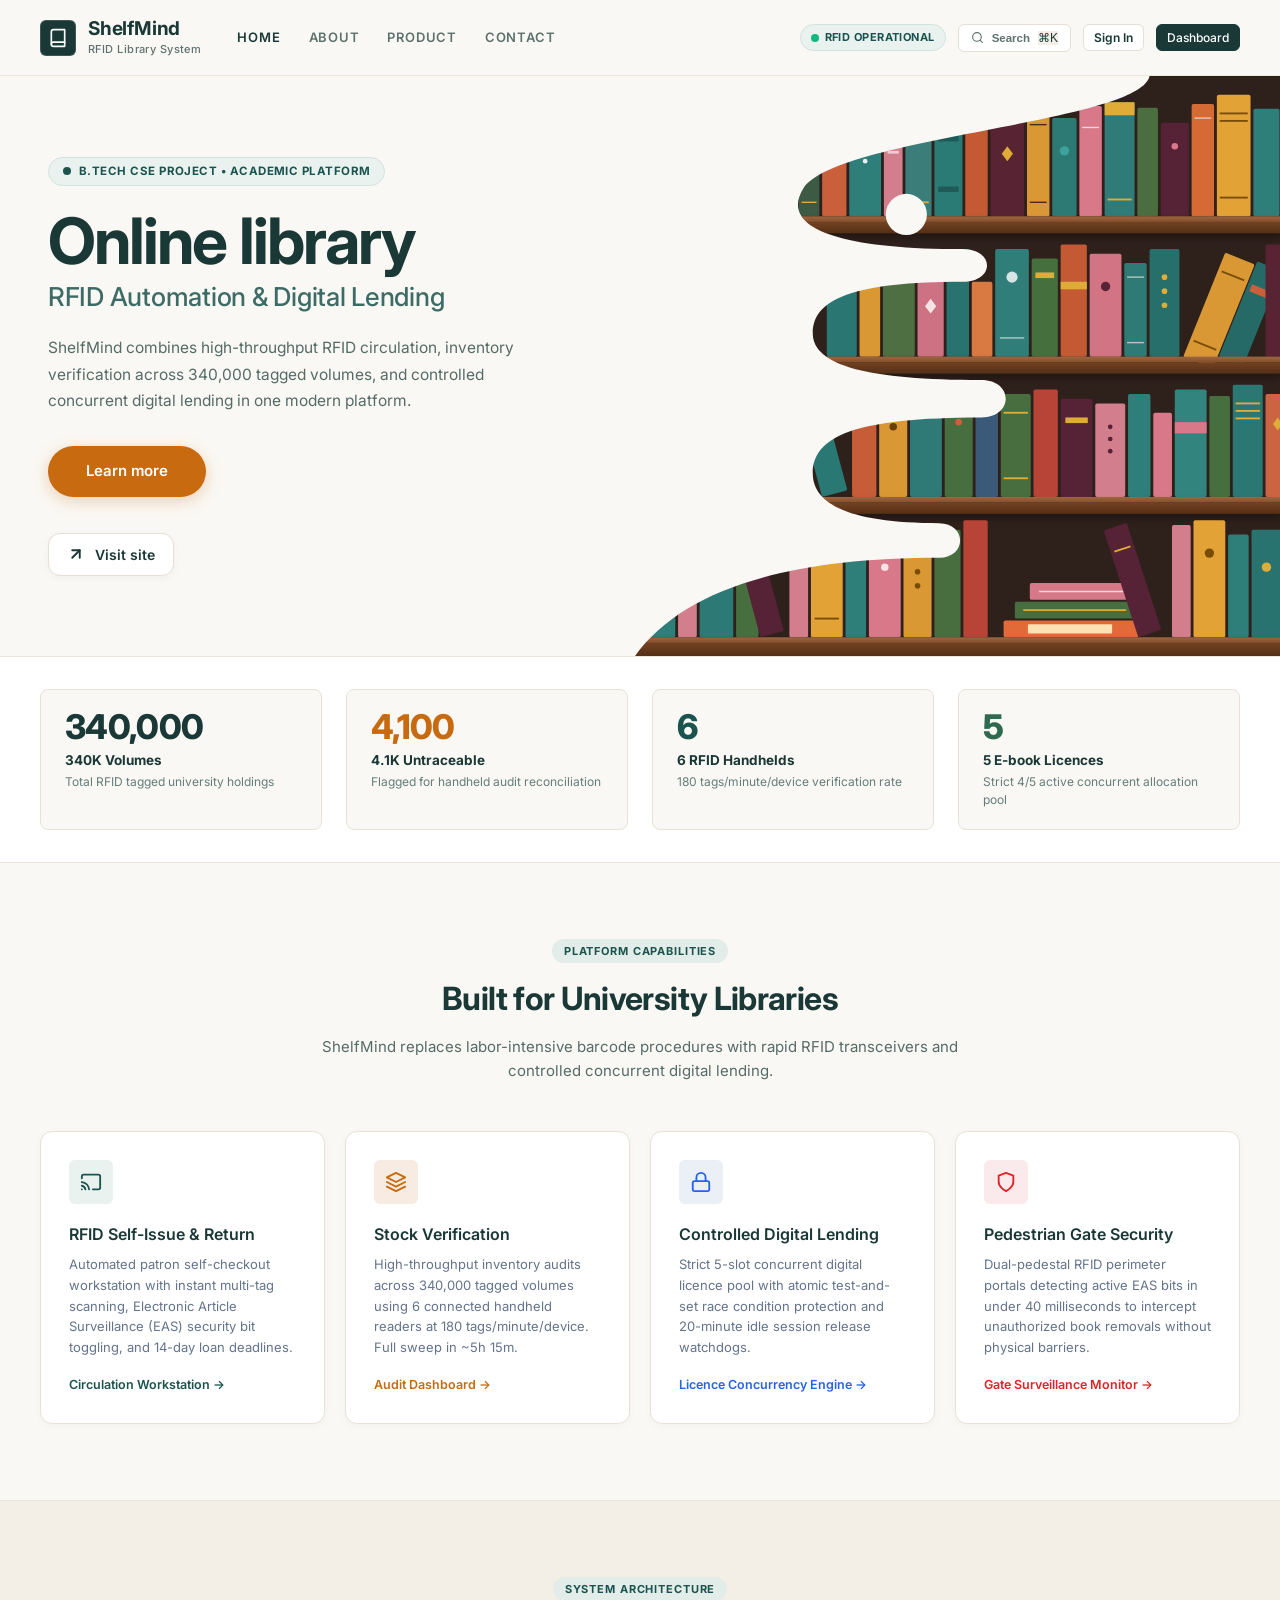
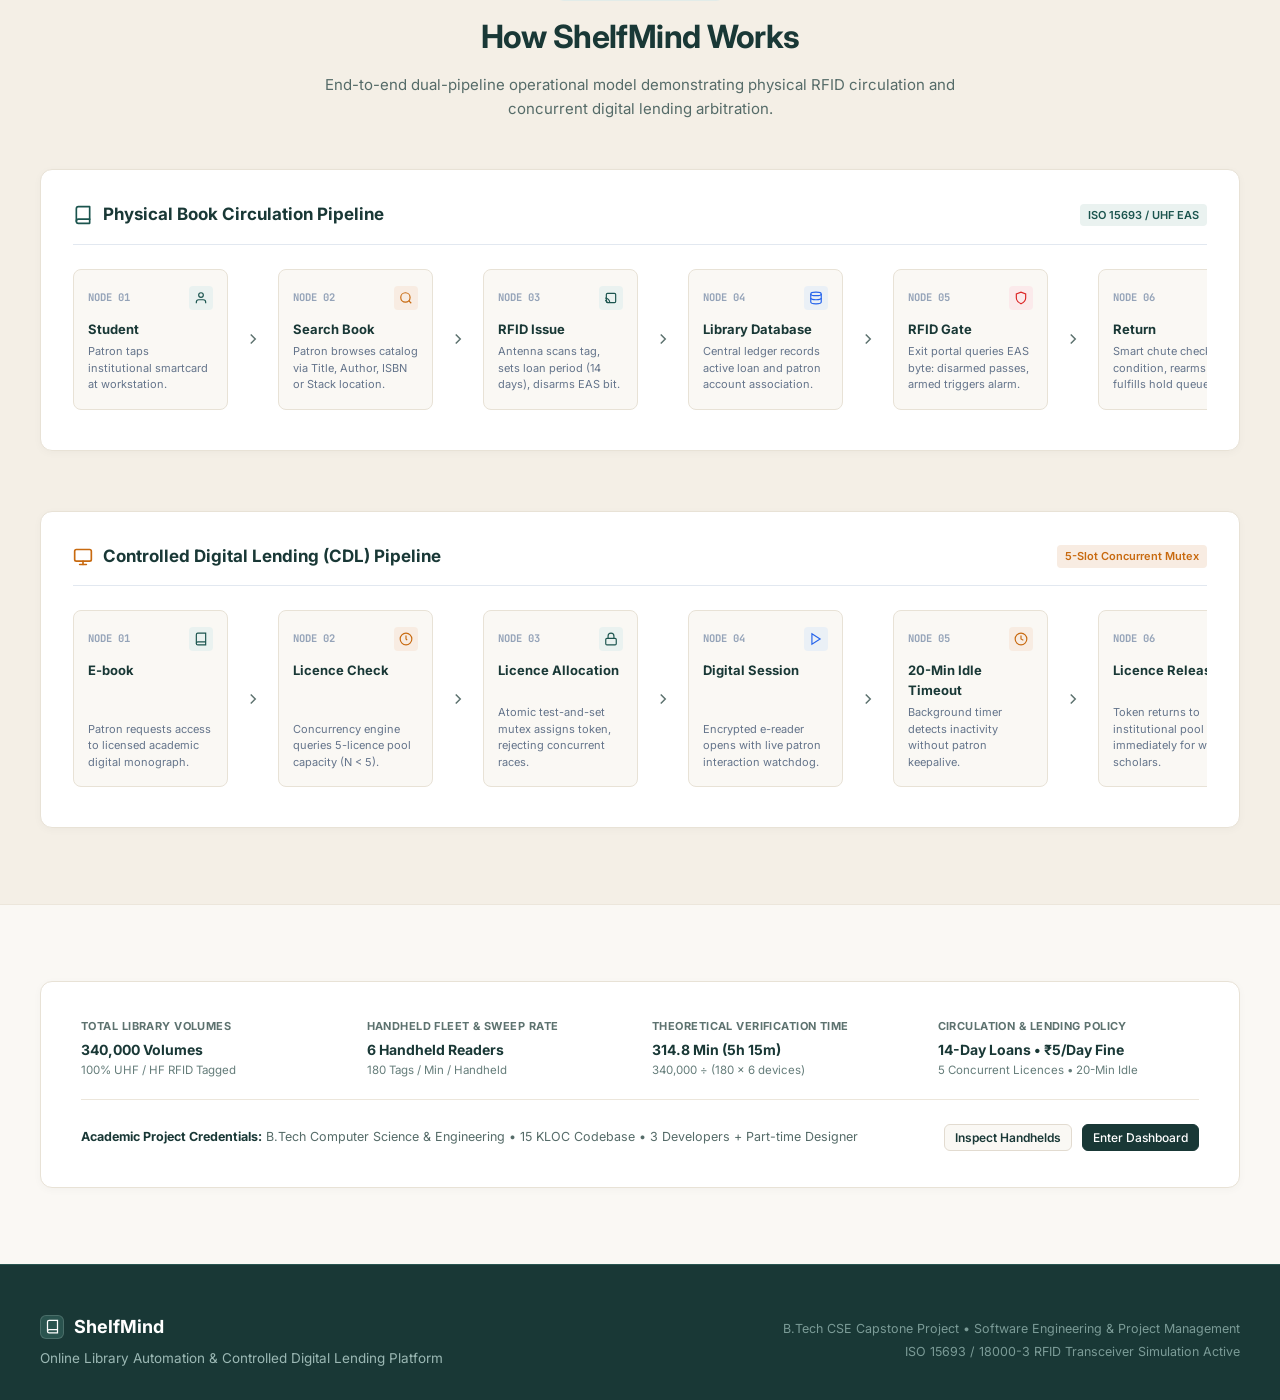
==== commit 8312fd63: "feat(landing): redesign landing hero with warm editorial library aesthetic, vector bookshelf, and fl" ====
--- a/index.html
+++ b/index.html
@@ -3,488 +3,435 @@
 <head>
   <meta charset="UTF-8">
   <meta name="viewport" content="width=device-width, initial-scale=1.0">
-  <title>ShelfMind | Modern RFID Library Automation & Digital Lending Platform</title>
+  <title>ShelfMind | Online Library &amp; RFID Automation Platform</title>
   <meta name="description" content="Production-ready academic library automation platform combining high-frequency RFID circulation, 340K-volume stock verification, and controlled concurrent digital lending.">
   <link rel="stylesheet" href="css/style.css">
   <link rel="stylesheet" href="css/responsive.css">
 </head>
-<body>
-
-  <!-- Top Enterprise Navigation -->
-  <header class="landing-nav">
-    <div class="landing-nav-inner">
-      <a href="index.html" class="brand-link">
-        <div class="brand-icon">
-          <svg width="20" height="20" viewBox="0 0 24 24" fill="none" stroke="currentColor" stroke-width="2" stroke-linecap="round" stroke-linejoin="round">
-            <path d="M4 19.5A2.5 2.5 0 0 1 6.5 17H20"></path>
-            <path d="M6.5 2H20v20H6.5A2.5 2.5 0 0 1 4 19.5v-15A2.5 2.5 0 0 1 6.5 2z"></path>
-          </svg>
-        </div>
-        <div>
-          <span class="brand-title">ShelfMind</span>
-          <span class="brand-subtitle">RFID Library System</span>
-        </div>
-      </a>
-
-      <nav class="landing-nav-links">
-        <a href="#overview" class="landing-nav-link">Overview</a>
-        <a href="#features" class="landing-nav-link">Core Modules</a>
-        <a href="#architecture" class="landing-nav-link">How It Works</a>
-        <a href="#specifications" class="landing-nav-link">Specifications</a>
-      </nav>
-
-      <div style="display: flex; align-items: center; gap: 10px;">
-        <span class="rfid-online-pill" style="margin-right: 4px;">
-          <span class="status-dot"></span>
-          <span>RFID OPERATIONAL</span>
+<body class="landing-page-warm">
+
+  <!-- Minimalist Editorial Top Navigation (Matching Reference Image) -->
+  <header class="warm-nav">
+    <div class="warm-nav-inner">
+      <div class="warm-nav-left">
+        <a href="index.html" class="brand-link" style="text-decoration: none;">
+          <div class="brand-icon" style="background-color: #193836; color: #FFFFFF;">
+            <svg width="20" height="20" viewBox="0 0 24 24" fill="none" stroke="currentColor" stroke-width="2" stroke-linecap="round" stroke-linejoin="round">
+              <path d="M4 19.5A2.5 2.5 0 0 1 6.5 17H20"></path>
+              <path d="M6.5 2H20v20H6.5A2.5 2.5 0 0 1 4 19.5v-15A2.5 2.5 0 0 1 6.5 2z"></path>
+            </svg>
+          </div>
+          <div>
+            <span class="brand-title" style="color: #193836; font-size: 19px;">ShelfMind</span>
+            <span class="brand-subtitle" style="color: #5D726F;">RFID Library System</span>
+          </div>
+        </a>
+
+        <!-- Minimal Navigation Links -->
+        <nav class="warm-nav-links">
+          <a href="#overview" class="warm-nav-link active">Home</a>
+          <a href="#features" class="warm-nav-link">About</a>
+          <a href="#architecture" class="warm-nav-link">Product</a>
+          <a href="#specifications" class="warm-nav-link">Contact</a>
+        </nav>
+      </div>
+
+      <div style="display: flex; align-items: center; gap: 12px;">
+        <span class="rfid-online-pill" style="background-color: #EAF2F0; border-color: #D1E3E0; color: #1B544E;">
+          <span class="status-dot" style="background-color: #10B981;"></span>
+          <span style="font-weight: 700;">RFID OPERATIONAL</span>
         </span>
-        <button class="quick-search-trigger" onclick="openCommandPalette()" title="Press ⌘ K to search" style="background: rgba(255,255,255,0.06); border-color: rgba(255,255,255,0.12); color: #94A3B8;">
+
+        <button class="quick-search-trigger" onclick="openCommandPalette()" title="Press ⌘ K to search" style="background: #FFFFFF; border-color: #E5DFD4; color: #5D726F;">
           <svg width="13" height="13" viewBox="0 0 24 24" fill="none" stroke="currentColor" stroke-width="2" stroke-linecap="round" stroke-linejoin="round">
             <circle cx="11" cy="11" r="8"></circle>
             <line x1="21" y1="21" x2="16.65" y2="16.65"></line>
           </svg>
-          <span style="font-size: 11.5px;">Search</span>
-          <span class="kbd-badge" style="background: rgba(255,255,255,0.1); color: #E2E8F0; border-color: rgba(255,255,255,0.2);">⌘K</span>
+          <span style="font-size: 11.5px; font-weight: 600;">Search</span>
+          <span class="kbd-badge" style="background: #F4EFE6; color: #193836; border-color: #E2DBD0;">⌘K</span>
         </button>
-        <a href="login.html" class="btn btn-secondary btn-sm" style="background: transparent; color: #E2E8F0; border-color: rgba(255,255,255,0.2);">Sign In</a>
-        <a href="dashboard.html" class="btn btn-primary btn-sm" id="navOpenDashboard">Open Dashboard</a>
+
+        <a href="login.html" class="btn btn-secondary btn-sm" style="background: #FFFFFF; color: #193836; border-color: #E5DFD4; font-weight: 600;">Sign In</a>
+        <a href="dashboard.html" class="btn btn-primary btn-sm" style="background: #193836; border-color: #193836;">Dashboard</a>
       </div>
     </div>
   </header>
 
-  <!-- Hero Section -->
-  <section class="landing-hero" id="overview">
-    <div class="landing-hero-container">
-      <div>
-        <div class="hero-badge">
-          <span class="status-dot" style="background-color: #38BDF8;"></span>
-          <span>B.Tech CSE Project • Software Engineering & Project Management</span>
-        </div>
-        <h1 class="hero-title">
-          Library automation,<br>without the manual overhead.
+  <!-- ========================================================
+       HERO SECTION (Exact Layout & Visual Style from Reference)
+       ======================================================== -->
+  <section class="warm-hero-section" id="overview">
+    <div class="warm-hero-grid">
+      <!-- Left Content Column -->
+      <div class="warm-hero-content">
+        <div class="warm-hero-badge">
+          <span class="status-dot" style="background-color: #1B544E;"></span>
+          <span>B.Tech CSE Project • Academic Platform</span>
+        </div>
+
+        <h1 class="warm-hero-title">
+          Online library
+          <span>RFID Automation &amp; Digital Lending</span>
         </h1>
-        <p class="hero-subtitle">
-          ShelfMind combines RFID automation, inventory verification and controlled digital lending in one platform.
+
+        <p class="warm-hero-desc">
+          ShelfMind combines high-throughput RFID circulation, inventory verification across 340,000 tagged volumes, and controlled concurrent digital lending in one modern platform.
         </p>
 
-        <div class="hero-actions">
-          <a href="dashboard.html" class="btn btn-primary btn-lg" id="btnOpenDashboard" style="padding: 12px 24px; font-size: 15px;">
-            Open Dashboard
-            <svg width="16" height="16" viewBox="0 0 24 24" fill="none" stroke="currentColor" stroke-width="2" stroke-linecap="round" stroke-linejoin="round" style="margin-left: 6px;">
-              <line x1="5" y1="12" x2="19" y2="12"></line>
-              <polyline points="12 5 19 12 12 19"></polyline>
+        <div>
+          <!-- The Signature Warm Amber Pill Button from Reference Image -->
+          <a href="dashboard.html" class="btn-pill-amber" id="btnLearnMore">
+            Learn more
+          </a>
+        </div>
+
+        <div>
+          <!-- The Signature "↗ Visit site" badge from Reference Image -->
+          <a href="dashboard.html" class="warm-visit-badge">
+            <svg width="18" height="18" viewBox="0 0 24 24" fill="none" stroke="currentColor" stroke-width="2.5" stroke-linecap="round" stroke-linejoin="round">
+              <line x1="7" y1="17" x2="17" y2="7"></line>
+              <polyline points="7 7 17 7 17 17"></polyline>
             </svg>
+            <span>Visit site</span>
           </a>
-          <a href="#architecture" class="btn btn-secondary btn-lg" style="background: rgba(255,255,255,0.06); color: #FFFFFF; border-color: rgba(255,255,255,0.2); padding: 12px 22px; font-size: 15px;">
-            Explore System
-          </a>
-        </div>
-
-        <div class="hero-specs-note">
-          <span style="display: flex; align-items: center; gap: 6px;">
-            <svg width="14" height="14" viewBox="0 0 24 24" fill="none" stroke="#10B981" stroke-width="2"><polyline points="20 6 9 17 4 12"></polyline></svg>
-            ISO 15693 / 18000-3 Compliant
-          </span>
-          <span>•</span>
-          <span style="display: flex; align-items: center; gap: 6px;">
-            <svg width="14" height="14" viewBox="0 0 24 24" fill="none" stroke="#38BDF8" stroke-width="2"><circle cx="12" cy="12" r="10"></circle><polyline points="12 6 12 12 16 14"></polyline></svg>
-            Atomic Licence Mutex
-          </span>
-          <span>•</span>
-          <span>15 KLOC Codebase</span>
-        </div>
-      </div>
-
-      <!-- Realistic Abstract RFID / Operations Visualization Console -->
-      <div class="hero-viz-console">
-        <div class="hero-viz-header">
-          <div style="display: flex; align-items: center; gap: 8px;">
-            <span class="status-dot"></span>
-            <span style="font-weight: 600; color: #FFFFFF;">SHELMIND-CORE-STATION</span>
-          </div>
-          <span style="font-family: var(--font-mono);">HOST: 192.168.1.104</span>
-        </div>
-
-        <div class="hero-telemetry-grid">
-          <div class="hero-telemetry-box">
-            <div class="hero-telemetry-label">RFID Handhelds</div>
-            <div class="hero-telemetry-val">
-              6 / 6
-              <span class="hero-telemetry-sub">Online</span>
-            </div>
-          </div>
-          <div class="hero-telemetry-box">
-            <div class="hero-telemetry-label">Concurrency Pool</div>
-            <div class="hero-telemetry-val">
-              4 / 5
-              <span class="hero-telemetry-sub">Active</span>
-            </div>
-          </div>
-        </div>
-
-        <!-- Abstract RFID Transceiver Nodes -->
-        <div class="rfid-wave-graphic">
-          <div class="rfid-wave-header">
-            <span>UHF INTERROGATION & EAS BIT BITMAP</span>
-            <span style="color: #38BDF8; font-weight: 600;">865.6–867.6 MHz</span>
-          </div>
-          <div class="rfid-node-track">
-            <div class="rfid-node-connector"></div>
-            <div class="rfid-node-item">
-              <div class="rfid-node-circle active">H-01</div>
-              <span style="font-size: 10px; color: #94A3B8;">180/m</span>
-            </div>
-            <div class="rfid-node-item">
-              <div class="rfid-node-circle active">H-02</div>
-              <span style="font-size: 10px; color: #94A3B8;">180/m</span>
-            </div>
-            <div class="rfid-node-item">
-              <div class="rfid-node-circle active">H-03</div>
-              <span style="font-size: 10px; color: #94A3B8;">180/m</span>
-            </div>
-            <div class="rfid-node-item">
-              <div class="rfid-node-circle teal">GATE</div>
-              <span style="font-size: 10px; color: #2DD4BF;">EAS ON</span>
-            </div>
-            <div class="rfid-node-item">
-              <div class="rfid-node-circle" style="border-color: #F59E0B; color: #F59E0B; background-color: #261B0B;">CDL</div>
-              <span style="font-size: 10px; color: #F59E0B;">1 FREE</span>
-            </div>
-          </div>
-        </div>
-
-        <!-- Realtime Live Event Feed -->
-        <div class="hero-feed-log">
-          <div><span style="color:#64748B;">[10:44:12]</span> <span style="color:#38BDF8;">TAG_POLL</span>: Handheld #04 bulk swept 180 tags (Stack 04-B)</div>
-          <div><span style="color:#64748B;">[10:43:55]</span> <span style="color:#10B981;">EAS_DISARM</span>: Patron 2024-CSE-088 issued "Clean Code"</div>
-          <div><span style="color:#64748B;">[10:42:19]</span> <span style="color:#F59E0B;">CDL_MUTEX</span>: Licence #04 locked for "Database Systems"</div>
-        </div>
+        </div>
+      </div>
+
+      <!-- Right Visual Column: Vector Bookshelf with Fluid Wave Cutout Mask -->
+      <div class="warm-hero-graphic">
+        <img src="assets/bookshelf-hero.svg" alt="Online Library Bookshelf Vector Illustration with Smooth Wave Mask" />
       </div>
     </div>
   </section>
 
-  <!-- Key Metrics Counter Bar -->
-  <div class="landing-metrics-strip">
+  <!-- ========================================================
+       KEY METRICS COUNTER BAR (Warm Editorial Style)
+       ======================================================== -->
+  <div class="warm-metrics-strip">
     <div class="metrics-strip-container">
-      <div class="metric-strip-card">
-        <div class="metric-strip-num">340,000</div>
-        <div class="metric-strip-label">340K Volumes</div>
-        <div class="metric-strip-sub">Total RFID tagged university holdings</div>
-      </div>
-      <div class="metric-strip-card">
-        <div class="metric-strip-num" style="color: var(--warning-text);">4,100</div>
-        <div class="metric-strip-label">4.1K Untraceable</div>
-        <div class="metric-strip-sub">Flagged for handheld audit reconciliation</div>
-      </div>
-      <div class="metric-strip-card">
-        <div class="metric-strip-num" style="color: var(--teal);">6</div>
-        <div class="metric-strip-label">6 RFID Handhelds</div>
-        <div class="metric-strip-sub">180 tags/minute/device verification rate</div>
-      </div>
-      <div class="metric-strip-card">
-        <div class="metric-strip-num" style="color: var(--blue);">5</div>
-        <div class="metric-strip-label">5 E-book Licences</div>
-        <div class="metric-strip-sub">Strict 4/5 active concurrent allocation pool</div>
+      <div class="warm-metric-card">
+        <div class="warm-metric-num">340,000</div>
+        <div class="warm-metric-label">340K Volumes</div>
+        <div class="warm-metric-sub">Total RFID tagged university holdings</div>
+      </div>
+      <div class="warm-metric-card">
+        <div class="warm-metric-num" style="color: #C86A10;">4,100</div>
+        <div class="warm-metric-label">4.1K Untraceable</div>
+        <div class="warm-metric-sub">Flagged for handheld audit reconciliation</div>
+      </div>
+      <div class="warm-metric-card">
+        <div class="warm-metric-num" style="color: #1B544E;">6</div>
+        <div class="warm-metric-label">6 RFID Handhelds</div>
+        <div class="warm-metric-sub">180 tags/minute/device verification rate</div>
+      </div>
+      <div class="warm-metric-card">
+        <div class="warm-metric-num" style="color: #2D6A4F;">5</div>
+        <div class="warm-metric-label">5 E-book Licences</div>
+        <div class="warm-metric-sub">Strict 4/5 active concurrent allocation pool</div>
       </div>
     </div>
   </div>
 
-  <!-- Core Modules / Feature Pillars -->
-  <section class="landing-section" id="features">
+  <!-- ========================================================
+       CORE MODULES / PLATFORM CAPABILITIES
+       ======================================================== -->
+  <section class="warm-section" id="features">
     <div class="landing-section-header">
-      <span class="landing-section-badge">Platform Capabilities</span>
-      <h2 class="landing-section-title">Built for High-Density University Collections</h2>
-      <p class="landing-section-desc">
+      <span class="warm-section-badge">Platform Capabilities</span>
+      <h2 class="warm-section-title">Built for University Libraries</h2>
+      <p class="warm-section-desc">
         ShelfMind replaces labor-intensive barcode procedures with rapid RFID transceivers and controlled concurrent digital lending.
       </p>
     </div>
 
     <div class="feature-pillars-grid">
       <!-- Pillar 1 -->
-      <div class="feature-pillar-card">
-        <div class="pillar-icon-box">
+      <div class="warm-card">
+        <div class="pillar-icon-box" style="background-color: #EAF2F0; color: #1B544E;">
           <svg width="22" height="22" viewBox="0 0 24 24" fill="none" stroke="currentColor" stroke-width="2" stroke-linecap="round" stroke-linejoin="round">
             <path d="M2 16.1A5 5 0 0 1 5.9 20M2 12.05A9 9 0 0 1 9.95 20M2 8V6a2 2 0 0 1 2-2h16a2 2 0 0 1 2 2v12a2 2 0 0 1-2 2h-6"></path>
             <line x1="2" y1="20" x2="2.01" y2="20"></line>
           </svg>
         </div>
-        <h3 class="pillar-title">RFID Self-Issue & Return</h3>
+        <h3 class="pillar-title" style="color: #193836;">RFID Self-Issue &amp; Return</h3>
         <p class="pillar-desc">
           Automated patron self-checkout workstation with instant multi-tag scanning, Electronic Article Surveillance (EAS) security bit toggling, and 14-day loan deadlines.
         </p>
-        <a href="issue-return.html" class="pillar-link">Circulation Workstation →</a>
+        <a href="issue-return.html" class="pillar-link" style="color: #1B544E;">Circulation Workstation →</a>
       </div>
 
       <!-- Pillar 2 -->
-      <div class="feature-pillar-card">
-        <div class="pillar-icon-box teal">
+      <div class="warm-card">
+        <div class="pillar-icon-box" style="background-color: #F8ECE2; color: #C86A10;">
           <svg width="22" height="22" viewBox="0 0 24 24" fill="none" stroke="currentColor" stroke-width="2" stroke-linecap="round" stroke-linejoin="round">
             <polygon points="12 2 2 7 12 12 22 7 12 2"></polygon>
             <polyline points="2 17 12 22 22 17"></polyline>
             <polyline points="2 12 12 17 22 12"></polyline>
           </svg>
         </div>
-        <h3 class="pillar-title">Stock Verification</h3>
+        <h3 class="pillar-title" style="color: #193836;">Stock Verification</h3>
         <p class="pillar-desc">
           High-throughput inventory audits across 340,000 tagged volumes using 6 connected handheld readers at 180 tags/minute/device. Full sweep in ~5h 15m.
         </p>
-        <a href="stock-verification.html" class="pillar-link">Audit Dashboard →</a>
+        <a href="stock-verification.html" class="pillar-link" style="color: #C86A10;">Audit Dashboard →</a>
       </div>
 
       <!-- Pillar 3 -->
-      <div class="feature-pillar-card">
-        <div class="pillar-icon-box amber">
+      <div class="warm-card">
+        <div class="pillar-icon-box" style="background-color: #EAF0F6; color: #2563EB;">
           <svg width="22" height="22" viewBox="0 0 24 24" fill="none" stroke="currentColor" stroke-width="2" stroke-linecap="round" stroke-linejoin="round">
             <rect x="3" y="11" width="18" height="11" rx="2" ry="2"></rect>
             <path d="M7 11V7a5 5 0 0 1 10 0v4"></path>
           </svg>
         </div>
-        <h3 class="pillar-title">Controlled Digital Lending</h3>
+        <h3 class="pillar-title" style="color: #193836;">Controlled Digital Lending</h3>
         <p class="pillar-desc">
           Strict 5-slot concurrent digital licence pool with atomic test-and-set race condition protection and 20-minute idle session release watchdogs.
         </p>
-        <a href="digital-library.html" class="pillar-link">Licence Concurrency Engine →</a>
+        <a href="digital-library.html" class="pillar-link" style="color: #2563EB;">Licence Concurrency Engine →</a>
       </div>
 
       <!-- Pillar 4 -->
-      <div class="feature-pillar-card">
-        <div class="pillar-icon-box red">
+      <div class="warm-card">
+        <div class="pillar-icon-box" style="background-color: #FBEAEB; color: #DC2626;">
           <svg width="22" height="22" viewBox="0 0 24 24" fill="none" stroke="currentColor" stroke-width="2" stroke-linecap="round" stroke-linejoin="round">
             <path d="M12 22s8-4 8-10V5l-8-3-8 3v7c0 6 8 10 8 10z"></path>
           </svg>
         </div>
-        <h3 class="pillar-title">Pedestrian Gate Security</h3>
+        <h3 class="pillar-title" style="color: #193836;">Pedestrian Gate Security</h3>
         <p class="pillar-desc">
           Dual-pedestal RFID perimeter portals detecting active EAS bits in under 40 milliseconds to intercept unauthorized book removals without physical barriers.
         </p>
-        <a href="gate-security.html" class="pillar-link">Gate Surveillance Monitor →</a>
+        <a href="gate-security.html" class="pillar-link" style="color: #DC2626;">Gate Surveillance Monitor →</a>
       </div>
     </div>
   </section>
 
-  <!-- Visually Polished System Architecture Preview: "How ShelfMind Works" -->
-  <section class="landing-section alt-bg" id="architecture">
+  <!-- ========================================================
+       SYSTEM ARCHITECTURE PREVIEW: "How ShelfMind Works"
+       ======================================================== -->
+  <section class="warm-section alt" id="architecture">
     <div class="landing-section-header">
-      <span class="landing-section-badge">System Architecture</span>
-      <h2 class="landing-section-title">How ShelfMind Works</h2>
-      <p class="landing-section-desc">
+      <span class="warm-section-badge">System Architecture</span>
+      <h2 class="warm-section-title">How ShelfMind Works</h2>
+      <p class="warm-section-desc">
         End-to-end dual-pipeline operational model demonstrating physical RFID circulation and concurrent digital lending arbitration.
       </p>
     </div>
 
     <div class="arch-preview-wrap">
       <!-- Pipeline 1: Physical Book Circulation -->
-      <div class="arch-pipeline-card">
+      <div class="warm-card" style="padding: 32px;">
         <div class="arch-pipeline-header">
-          <div class="arch-pipeline-title">
-            <svg width="20" height="20" viewBox="0 0 24 24" fill="none" stroke="var(--blue)" stroke-width="2" stroke-linecap="round" stroke-linejoin="round">
+          <div class="arch-pipeline-title" style="color: #193836;">
+            <svg width="20" height="20" viewBox="0 0 24 24" fill="none" stroke="#1B544E" stroke-width="2" stroke-linecap="round" stroke-linejoin="round">
               <path d="M4 19.5A2.5 2.5 0 0 1 6.5 17H20"></path>
               <path d="M6.5 2H20v20H6.5A2.5 2.5 0 0 1 4 19.5v-15A2.5 2.5 0 0 1 6.5 2z"></path>
             </svg>
             Physical Book Circulation Pipeline
           </div>
-          <span class="arch-pipeline-tag">ISO 15693 / UHF EAS</span>
+          <span class="arch-pipeline-tag" style="background-color: #EAF2F0; color: #1B544E;">ISO 15693 / UHF EAS</span>
         </div>
 
         <div class="arch-nodes-container">
           <!-- Node 1 -->
-          <div class="arch-node-item">
+          <div class="arch-node-item" style="background-color: #FAF8F4; border-color: #E8E2D6;">
             <div class="arch-node-top">
               <span class="arch-node-step">NODE 01</span>
-              <div class="arch-node-icon">
+              <div class="arch-node-icon" style="background-color: #EAF2F0; color: #1B544E;">
                 <svg width="14" height="14" viewBox="0 0 24 24" fill="none" stroke="currentColor" stroke-width="2"><path d="M20 21v-2a4 4 0 0 0-4-4H8a4 4 0 0 0-4 4v2"></path><circle cx="12" cy="7" r="4"></circle></svg>
               </div>
             </div>
-            <div class="arch-node-title">Student</div>
+            <div class="arch-node-title" style="color: #193836;">Student</div>
             <div class="arch-node-desc">Patron taps institutional smartcard at workstation.</div>
           </div>
 
           <div class="arch-node-arrow">
-            <svg width="18" height="18" viewBox="0 0 24 24" fill="none" stroke="currentColor" stroke-width="2"><polyline points="9 18 15 12 9 6"></polyline></svg>
+            <svg width="18" height="18" viewBox="0 0 24 24" fill="none" stroke="#5D726F" stroke-width="2"><polyline points="9 18 15 12 9 6"></polyline></svg>
           </div>
 
           <!-- Node 2 -->
-          <div class="arch-node-item">
+          <div class="arch-node-item" style="background-color: #FAF8F4; border-color: #E8E2D6;">
             <div class="arch-node-top">
               <span class="arch-node-step">NODE 02</span>
-              <div class="arch-node-icon teal">
+              <div class="arch-node-icon" style="background-color: #F8ECE2; color: #C86A10;">
                 <svg width="14" height="14" viewBox="0 0 24 24" fill="none" stroke="currentColor" stroke-width="2"><circle cx="11" cy="11" r="8"></circle><line x1="21" y1="21" x2="16.65" y2="16.65"></line></svg>
               </div>
             </div>
-            <div class="arch-node-title">Search Book</div>
+            <div class="arch-node-title" style="color: #193836;">Search Book</div>
             <div class="arch-node-desc">Patron browses catalog via Title, Author, ISBN or Stack location.</div>
           </div>
 
           <div class="arch-node-arrow">
-            <svg width="18" height="18" viewBox="0 0 24 24" fill="none" stroke="currentColor" stroke-width="2"><polyline points="9 18 15 12 9 6"></polyline></svg>
+            <svg width="18" height="18" viewBox="0 0 24 24" fill="none" stroke="#5D726F" stroke-width="2"><polyline points="9 18 15 12 9 6"></polyline></svg>
           </div>
 
           <!-- Node 3 -->
-          <div class="arch-node-item">
+          <div class="arch-node-item" style="background-color: #FAF8F4; border-color: #E8E2D6;">
             <div class="arch-node-top">
               <span class="arch-node-step">NODE 03</span>
-              <div class="arch-node-icon amber">
+              <div class="arch-node-icon" style="background-color: #EAF2F0; color: #1B544E;">
                 <svg width="14" height="14" viewBox="0 0 24 24" fill="none" stroke="currentColor" stroke-width="2"><path d="M2 16.1A5 5 0 0 1 5.9 20M2 12.05A9 9 0 0 1 9.95 20"></path><rect x="4" y="4" width="16" height="16" rx="2"></rect></svg>
               </div>
             </div>
-            <div class="arch-node-title">RFID Issue</div>
+            <div class="arch-node-title" style="color: #193836;">RFID Issue</div>
             <div class="arch-node-desc">Antenna scans tag, sets loan period (14 days), disarms EAS bit.</div>
           </div>
 
           <div class="arch-node-arrow">
-            <svg width="18" height="18" viewBox="0 0 24 24" fill="none" stroke="currentColor" stroke-width="2"><polyline points="9 18 15 12 9 6"></polyline></svg>
+            <svg width="18" height="18" viewBox="0 0 24 24" fill="none" stroke="#5D726F" stroke-width="2"><polyline points="9 18 15 12 9 6"></polyline></svg>
           </div>
 
           <!-- Node 4 -->
-          <div class="arch-node-item">
+          <div class="arch-node-item" style="background-color: #FAF8F4; border-color: #E8E2D6;">
             <div class="arch-node-top">
               <span class="arch-node-step">NODE 04</span>
-              <div class="arch-node-icon green">
+              <div class="arch-node-icon" style="background-color: #EAF0F6; color: #2563EB;">
                 <svg width="14" height="14" viewBox="0 0 24 24" fill="none" stroke="currentColor" stroke-width="2"><ellipse cx="12" cy="5" rx="9" ry="3"></ellipse><path d="M21 12c0 1.66-4 3-9 3s-9-1.34-9-3"></path><path d="M3 5v14c0 1.66 4 3 9 3s9-1.34 9-3V5"></path></svg>
               </div>
             </div>
-            <div class="arch-node-title">Library Database</div>
+            <div class="arch-node-title" style="color: #193836;">Library Database</div>
             <div class="arch-node-desc">Central ledger records active loan and patron account association.</div>
           </div>
 
           <div class="arch-node-arrow">
-            <svg width="18" height="18" viewBox="0 0 24 24" fill="none" stroke="currentColor" stroke-width="2"><polyline points="9 18 15 12 9 6"></polyline></svg>
+            <svg width="18" height="18" viewBox="0 0 24 24" fill="none" stroke="#5D726F" stroke-width="2"><polyline points="9 18 15 12 9 6"></polyline></svg>
           </div>
 
           <!-- Node 5 -->
-          <div class="arch-node-item">
+          <div class="arch-node-item" style="background-color: #FAF8F4; border-color: #E8E2D6;">
             <div class="arch-node-top">
               <span class="arch-node-step">NODE 05</span>
-              <div class="arch-node-icon" style="background-color: #FEF2F2; color: #EF4444;">
+              <div class="arch-node-icon" style="background-color: #FBEAEB; color: #DC2626;">
                 <svg width="14" height="14" viewBox="0 0 24 24" fill="none" stroke="currentColor" stroke-width="2"><path d="M12 22s8-4 8-10V5l-8-3-8 3v7c0 6 8 10 8 10z"></path></svg>
               </div>
             </div>
-            <div class="arch-node-title">RFID Gate</div>
+            <div class="arch-node-title" style="color: #193836;">RFID Gate</div>
             <div class="arch-node-desc">Exit portal queries EAS byte: disarmed passes, armed triggers alarm.</div>
           </div>
 
           <div class="arch-node-arrow">
-            <svg width="18" height="18" viewBox="0 0 24 24" fill="none" stroke="currentColor" stroke-width="2"><polyline points="9 18 15 12 9 6"></polyline></svg>
+            <svg width="18" height="18" viewBox="0 0 24 24" fill="none" stroke="#5D726F" stroke-width="2"><polyline points="9 18 15 12 9 6"></polyline></svg>
           </div>
 
           <!-- Node 6 -->
-          <div class="arch-node-item">
+          <div class="arch-node-item" style="background-color: #FAF8F4; border-color: #E8E2D6;">
             <div class="arch-node-top">
               <span class="arch-node-step">NODE 06</span>
-              <div class="arch-node-icon teal">
+              <div class="arch-node-icon" style="background-color: #EAF2F0; color: #1B544E;">
                 <svg width="14" height="14" viewBox="0 0 24 24" fill="none" stroke="currentColor" stroke-width="2"><polyline points="1 4 1 10 7 10"></polyline><path d="M3.51 15a9 9 0 1 0 2.13-9.36L1 10"></path></svg>
               </div>
             </div>
-            <div class="arch-node-title">Return</div>
+            <div class="arch-node-title" style="color: #193836;">Return</div>
             <div class="arch-node-desc">Smart chute checks condition, rearms EAS, fulfills hold queue.</div>
           </div>
         </div>
       </div>
 
       <!-- Pipeline 2: Controlled Digital Lending -->
-      <div class="arch-pipeline-card">
+      <div class="warm-card" style="padding: 32px; margin-top: 24px;">
         <div class="arch-pipeline-header">
-          <div class="arch-pipeline-title">
-            <svg width="20" height="20" viewBox="0 0 24 24" fill="none" stroke="var(--teal)" stroke-width="2" stroke-linecap="round" stroke-linejoin="round">
+          <div class="arch-pipeline-title" style="color: #193836;">
+            <svg width="20" height="20" viewBox="0 0 24 24" fill="none" stroke="#C86A10" stroke-width="2" stroke-linecap="round" stroke-linejoin="round">
               <rect x="2" y="3" width="20" height="14" rx="2" ry="2"></rect>
               <line x1="8" y1="21" x2="16" y2="21"></line>
               <line x1="12" y1="17" x2="12" y2="21"></line>
             </svg>
             Controlled Digital Lending (CDL) Pipeline
           </div>
-          <span class="arch-pipeline-tag" style="background-color: var(--soft-teal); color: var(--teal);">5-Slot Concurrent Mutex</span>
+          <span class="arch-pipeline-tag" style="background-color: #F8ECE2; color: #C86A10;">5-Slot Concurrent Mutex</span>
         </div>
 
         <div class="arch-nodes-container">
           <!-- Node 1 -->
-          <div class="arch-node-item">
+          <div class="arch-node-item" style="background-color: #FAF8F4; border-color: #E8E2D6;">
             <div class="arch-node-top">
               <span class="arch-node-step">NODE 01</span>
-              <div class="arch-node-icon">
+              <div class="arch-node-icon" style="background-color: #EAF2F0; color: #1B544E;">
                 <svg width="14" height="14" viewBox="0 0 24 24" fill="none" stroke="currentColor" stroke-width="2"><path d="M4 19.5A2.5 2.5 0 0 1 6.5 17H20"></path><path d="M6.5 2H20v20H6.5A2.5 2.5 0 0 1 4 19.5v-15A2.5 2.5 0 0 1 6.5 2z"></path></svg>
               </div>
             </div>
-            <div class="arch-node-title">E-book</div>
+            <div class="arch-node-title" style="color: #193836;">E-book</div>
             <div class="arch-node-desc">Patron requests access to licensed academic digital monograph.</div>
           </div>
 
           <div class="arch-node-arrow">
-            <svg width="18" height="18" viewBox="0 0 24 24" fill="none" stroke="currentColor" stroke-width="2"><polyline points="9 18 15 12 9 6"></polyline></svg>
+            <svg width="18" height="18" viewBox="0 0 24 24" fill="none" stroke="#5D726F" stroke-width="2"><polyline points="9 18 15 12 9 6"></polyline></svg>
           </div>
 
           <!-- Node 2 -->
-          <div class="arch-node-item">
+          <div class="arch-node-item" style="background-color: #FAF8F4; border-color: #E8E2D6;">
             <div class="arch-node-top">
               <span class="arch-node-step">NODE 02</span>
-              <div class="arch-node-icon amber">
+              <div class="arch-node-icon" style="background-color: #F8ECE2; color: #C86A10;">
                 <svg width="14" height="14" viewBox="0 0 24 24" fill="none" stroke="currentColor" stroke-width="2"><circle cx="12" cy="12" r="10"></circle><polyline points="12 6 12 12 14 14"></polyline></svg>
               </div>
             </div>
-            <div class="arch-node-title">Licence Check</div>
+            <div class="arch-node-title" style="color: #193836;">Licence Check</div>
             <div class="arch-node-desc">Concurrency engine queries 5-licence pool capacity (N &lt; 5).</div>
           </div>
 
           <div class="arch-node-arrow">
-            <svg width="18" height="18" viewBox="0 0 24 24" fill="none" stroke="currentColor" stroke-width="2"><polyline points="9 18 15 12 9 6"></polyline></svg>
+            <svg width="18" height="18" viewBox="0 0 24 24" fill="none" stroke="#5D726F" stroke-width="2"><polyline points="9 18 15 12 9 6"></polyline></svg>
           </div>
 
           <!-- Node 3 -->
-          <div class="arch-node-item">
+          <div class="arch-node-item" style="background-color: #FAF8F4; border-color: #E8E2D6;">
             <div class="arch-node-top">
               <span class="arch-node-step">NODE 03</span>
-              <div class="arch-node-icon teal">
+              <div class="arch-node-icon" style="background-color: #EAF2F0; color: #1B544E;">
                 <svg width="14" height="14" viewBox="0 0 24 24" fill="none" stroke="currentColor" stroke-width="2"><rect x="3" y="11" width="18" height="11" rx="2" ry="2"></rect><path d="M7 11V7a5 5 0 0 1 10 0v4"></path></svg>
               </div>
             </div>
-            <div class="arch-node-title">Licence Allocation</div>
+            <div class="arch-node-title" style="color: #193836;">Licence Allocation</div>
             <div class="arch-node-desc">Atomic test-and-set mutex assigns token, rejecting concurrent races.</div>
           </div>
 
           <div class="arch-node-arrow">
-            <svg width="18" height="18" viewBox="0 0 24 24" fill="none" stroke="currentColor" stroke-width="2"><polyline points="9 18 15 12 9 6"></polyline></svg>
+            <svg width="18" height="18" viewBox="0 0 24 24" fill="none" stroke="#5D726F" stroke-width="2"><polyline points="9 18 15 12 9 6"></polyline></svg>
           </div>
 
           <!-- Node 4 -->
-          <div class="arch-node-item">
+          <div class="arch-node-item" style="background-color: #FAF8F4; border-color: #E8E2D6;">
             <div class="arch-node-top">
               <span class="arch-node-step">NODE 04</span>
-              <div class="arch-node-icon green">
+              <div class="arch-node-icon" style="background-color: #EAF0F6; color: #2563EB;">
                 <svg width="14" height="14" viewBox="0 0 24 24" fill="none" stroke="currentColor" stroke-width="2"><polygon points="5 3 19 12 5 21 5 3"></polygon></svg>
               </div>
             </div>
-            <div class="arch-node-title">Digital Session</div>
+            <div class="arch-node-title" style="color: #193836;">Digital Session</div>
             <div class="arch-node-desc">Encrypted e-reader opens with live patron interaction watchdog.</div>
           </div>
 
           <div class="arch-node-arrow">
-            <svg width="18" height="18" viewBox="0 0 24 24" fill="none" stroke="currentColor" stroke-width="2"><polyline points="9 18 15 12 9 6"></polyline></svg>
+            <svg width="18" height="18" viewBox="0 0 24 24" fill="none" stroke="#5D726F" stroke-width="2"><polyline points="9 18 15 12 9 6"></polyline></svg>
           </div>
 
           <!-- Node 5 -->
-          <div class="arch-node-item">
+          <div class="arch-node-item" style="background-color: #FAF8F4; border-color: #E8E2D6;">
             <div class="arch-node-top">
               <span class="arch-node-step">NODE 05</span>
-              <div class="arch-node-icon amber">
+              <div class="arch-node-icon" style="background-color: #F8ECE2; color: #C86A10;">
                 <svg width="14" height="14" viewBox="0 0 24 24" fill="none" stroke="currentColor" stroke-width="2"><circle cx="12" cy="12" r="10"></circle><polyline points="12 6 12 12 16 14"></polyline></svg>
               </div>
             </div>
-            <div class="arch-node-title">20-Min Idle Timeout</div>
+            <div class="arch-node-title" style="color: #193836;">20-Min Idle Timeout</div>
             <div class="arch-node-desc">Background timer detects inactivity without patron keepalive.</div>
           </div>
 
           <div class="arch-node-arrow">
-            <svg width="18" height="18" viewBox="0 0 24 24" fill="none" stroke="currentColor" stroke-width="2"><polyline points="9 18 15 12 9 6"></polyline></svg>
+            <svg width="18" height="18" viewBox="0 0 24 24" fill="none" stroke="#5D726F" stroke-width="2"><polyline points="9 18 15 12 9 6"></polyline></svg>
           </div>
 
           <!-- Node 6 -->
-          <div class="arch-node-item">
+          <div class="arch-node-item" style="background-color: #FAF8F4; border-color: #E8E2D6;">
             <div class="arch-node-top">
               <span class="arch-node-step">NODE 06</span>
-              <div class="arch-node-icon">
+              <div class="arch-node-icon" style="background-color: #EAF2F0; color: #1B544E;">
                 <svg width="14" height="14" viewBox="0 0 24 24" fill="none" stroke="currentColor" stroke-width="2"><polyline points="20 6 9 17 4 12"></polyline></svg>
               </div>
             </div>
-            <div class="arch-node-title">Licence Released</div>
+            <div class="arch-node-title" style="color: #193836;">Licence Released</div>
             <div class="arch-node-desc">Token returns to institutional pool immediately for waiting scholars.</div>
           </div>
         </div>
@@ -492,61 +439,65 @@
     </div>
   </section>
 
-  <!-- Technical Specifications & Academic Project Formulation -->
-  <section class="landing-section" id="specifications">
-    <div class="academic-specs-card">
-      <div class="specs-grid-inner">
+  <!-- ========================================================
+       TECHNICAL SPECIFICATIONS & ACADEMIC CREDENTIALS
+       ======================================================== -->
+  <section class="warm-section" id="specifications">
+    <div class="warm-card" style="max-width: 1240px; margin: 0 auto; padding: 36px 40px;">
+      <div class="specs-grid-inner" style="border-bottom: 1px solid #ECE6DB; margin-bottom: 24px;">
         <div class="spec-item-box">
-          <div class="spec-item-title">Total Library Volumes</div>
-          <div class="spec-item-val">340,000 Volumes</div>
-          <div class="spec-item-sub">100% UHF / HF RFID Tagged</div>
+          <div class="spec-item-title" style="color: #5D726F;">Total Library Volumes</div>
+          <div class="spec-item-val" style="color: #193836;">340,000 Volumes</div>
+          <div class="spec-item-sub" style="color: #657D7A;">100% UHF / HF RFID Tagged</div>
         </div>
         <div class="spec-item-box">
-          <div class="spec-item-title">Handheld Fleet & Sweep Rate</div>
-          <div class="spec-item-val">6 Handheld Readers</div>
-          <div class="spec-item-sub">180 Tags / Min / Handheld</div>
+          <div class="spec-item-title" style="color: #5D726F;">Handheld Fleet &amp; Sweep Rate</div>
+          <div class="spec-item-val" style="color: #193836;">6 Handheld Readers</div>
+          <div class="spec-item-sub" style="color: #657D7A;">180 Tags / Min / Handheld</div>
         </div>
         <div class="spec-item-box">
-          <div class="spec-item-title">Theoretical Verification Time</div>
-          <div class="spec-item-val">314.8 Min (5h 15m)</div>
-          <div class="spec-item-sub">340,000 ÷ (180 × 6 devices)</div>
+          <div class="spec-item-title" style="color: #5D726F;">Theoretical Verification Time</div>
+          <div class="spec-item-val" style="color: #193836;">314.8 Min (5h 15m)</div>
+          <div class="spec-item-sub" style="color: #657D7A;">340,000 ÷ (180 × 6 devices)</div>
         </div>
         <div class="spec-item-box">
-          <div class="spec-item-title">Circulation & Lending Policy</div>
-          <div class="spec-item-val">14-Day Loans • ₹5/Day Fine</div>
-          <div class="spec-item-sub">5 Concurrent Licences • 20-Min Idle</div>
+          <div class="spec-item-title" style="color: #5D726F;">Circulation &amp; Lending Policy</div>
+          <div class="spec-item-val" style="color: #193836;">14-Day Loans • ₹5/Day Fine</div>
+          <div class="spec-item-sub" style="color: #657D7A;">5 Concurrent Licences • 20-Min Idle</div>
         </div>
       </div>
 
       <div class="academic-team-line">
         <div>
-          <strong style="color: var(--text-primary);">Academic Project Credentials:</strong>
-          <span> B.Tech Computer Science & Engineering • 15 KLOC Codebase • 3 Developers + Part-time Designer</span>
-        </div>
-        <div style="display: flex; gap: 8px;">
-          <a href="stock-verification.html" class="btn btn-secondary btn-sm">Inspect Handhelds</a>
-          <a href="dashboard.html" class="btn btn-primary btn-sm">Enter Dashboard</a>
+          <strong style="color: #193836;">Academic Project Credentials:</strong>
+          <span style="color: #556B68;"> B.Tech Computer Science &amp; Engineering • 15 KLOC Codebase • 3 Developers + Part-time Designer</span>
+        </div>
+        <div style="display: flex; gap: 10px;">
+          <a href="stock-verification.html" class="btn btn-secondary btn-sm" style="background: #FAF8F4; border-color: #E2DBD0; color: #193836; font-weight: 600;">Inspect Handhelds</a>
+          <a href="dashboard.html" class="btn btn-primary btn-sm" style="background: #193836; border-color: #193836;">Enter Dashboard</a>
         </div>
       </div>
     </div>
   </section>
 
-  <!-- Footer -->
-  <footer class="landing-footer">
-    <div class="landing-footer-inner">
+  <!-- ========================================================
+       FOOTER (Deep Forest Teal Theme)
+       ======================================================== -->
+  <footer class="warm-footer">
+    <div class="warm-footer-inner">
       <div>
-        <div style="display: flex; align-items: center; gap: 8px; margin-bottom: 6px;">
-          <div class="brand-icon" style="width: 22px; height: 22px;">
-            <svg width="14" height="14" viewBox="0 0 24 24" fill="none" stroke="currentColor" stroke-width="2"><path d="M4 19.5A2.5 2.5 0 0 1 6.5 17H20"></path><path d="M6.5 2H20v20H6.5A2.5 2.5 0 0 1 4 19.5v-15A2.5 2.5 0 0 1 6.5 2z"></path></svg>
-          </div>
-          <span style="font-size: 16px; font-weight: 700; color: #FFFFFF;">ShelfMind</span>
-        </div>
-        <p style="font-size: 13px; color: #94A3B8; margin: 0;">RFID Library Automation & Digital Lending Platform</p>
-      </div>
-
-      <div style="font-size: 12.5px; color: #64748B; text-align: right;">
-        <div>B.Tech CSE Capstone Project • Software Engineering & Project Management</div>
-        <div style="margin-top: 4px;">ISO 15693 / 18000-3 Telemetry Simulation Active</div>
+        <div style="display: flex; align-items: center; gap: 10px; margin-bottom: 8px;">
+          <div class="brand-icon" style="width: 24px; height: 24px; background: #2A544F;">
+            <svg width="15" height="15" viewBox="0 0 24 24" fill="none" stroke="#FFFFFF" stroke-width="2"><path d="M4 19.5A2.5 2.5 0 0 1 6.5 17H20"></path><path d="M6.5 2H20v20H6.5A2.5 2.5 0 0 1 4 19.5v-15A2.5 2.5 0 0 1 6.5 2z"></path></svg>
+          </div>
+          <span style="font-size: 18px; font-weight: 700; color: #FFFFFF;">ShelfMind</span>
+        </div>
+        <p style="font-size: 13.5px; color: #9BB8B4; margin: 0;">Online Library Automation &amp; Controlled Digital Lending Platform</p>
+      </div>
+
+      <div style="font-size: 12.5px; color: #7B9B97; text-align: right;">
+        <div>B.Tech CSE Capstone Project • Software Engineering &amp; Project Management</div>
+        <div style="margin-top: 4px;">ISO 15693 / 18000-3 RFID Transceiver Simulation Active</div>
       </div>
     </div>
   </footer>
@@ -574,14 +525,14 @@
         <a href="books.html" class="command-item">
           <div class="command-item-left">
             <svg width="14" height="14" viewBox="0 0 24 24" fill="none" stroke="currentColor" stroke-width="2"><path d="M4 19.5A2.5 2.5 0 0 1 6.5 17H20"></path><path d="M6.5 2H20v20H6.5A2.5 2.5 0 0 1 4 19.5v-15A2.5 2.5 0 0 1 6.5 2z"></path></svg>
-            <span>Search Books & Inventory</span>
+            <span>Search Books &amp; Inventory</span>
           </div>
           <span style="font-size: 11px; color: var(--text-muted);">Jump</span>
         </a>
         <a href="issue-return.html" class="command-item">
           <div class="command-item-left">
             <svg width="14" height="14" viewBox="0 0 24 24" fill="none" stroke="currentColor" stroke-width="2"><path d="M2 16.1A5 5 0 0 1 5.9 20M2 12.05A9 9 0 0 1 9.95 20"></path></svg>
-            <span>RFID Issue & Return Station</span>
+            <span>RFID Issue &amp; Return Station</span>
           </div>
           <span style="font-size: 11px; color: var(--text-muted);">Circulation</span>
         </a>
@@ -595,7 +546,7 @@
         <a href="digital-library.html" class="command-item">
           <div class="command-item-left">
             <svg width="14" height="14" viewBox="0 0 24 24" fill="none" stroke="currentColor" stroke-width="2"><rect x="3" y="11" width="18" height="11" rx="2" ry="2"></rect></svg>
-            <span>Controlled Digital Lending & Race Condition Demo</span>
+            <span>Controlled Digital Lending &amp; Race Condition Demo</span>
           </div>
           <span style="font-size: 11px; color: var(--text-muted);">5-Slot Pool</span>
         </a>
@@ -609,7 +560,7 @@
         <a href="reports.html" class="command-item">
           <div class="command-item-left">
             <svg width="14" height="14" viewBox="0 0 24 24" fill="none" stroke="currentColor" stroke-width="2"><line x1="18" y1="20" x2="18" y2="10"></line><line x1="12" y1="20" x2="12" y2="4"></line><line x1="6" y1="20" x2="6" y2="14"></line></svg>
-            <span>Analytics & Audit Reports</span>
+            <span>Analytics &amp; Audit Reports</span>
           </div>
           <span style="font-size: 11px; color: var(--text-muted);">Charts</span>
         </a>
--- a/css/style.css
+++ b/css/style.css
@@ -2311,3 +2311,340 @@
   flex-wrap: wrap;
   gap: 24px;
 }
+
+/* ==========================================================================
+   WARM EDITORIAL LIBRARY LANDING THEME (User Reference Style)
+   Warm ivory (#FAF8F4), forest teal (#193836), cognac amber (#C86A10)
+   ========================================================================== */
+body.landing-page-warm {
+  background-color: #FAF8F4;
+  color: #193836;
+}
+
+/* Minimalist warm header */
+.warm-nav {
+  background-color: #FAF8F4;
+  border-bottom: 1px solid #ECE6DB;
+  padding: 18px 40px;
+  position: sticky;
+  top: 0;
+  z-index: 100;
+  backdrop-filter: blur(8px);
+}
+
+.warm-nav-inner {
+  max-width: 1380px;
+  margin: 0 auto;
+  display: flex;
+  align-items: center;
+  justify-content: space-between;
+}
+
+.warm-nav-left {
+  display: flex;
+  align-items: center;
+  gap: 36px;
+}
+
+.warm-nav-links {
+  display: flex;
+  align-items: center;
+  gap: 28px;
+}
+
+.warm-nav-link {
+  color: #5D726F;
+  font-size: 13px;
+  font-weight: 600;
+  letter-spacing: 0.06em;
+  text-transform: uppercase;
+  text-decoration: none;
+  transition: color 0.15s ease;
+}
+.warm-nav-link:hover, .warm-nav-link.active {
+  color: #193836;
+  text-decoration: none;
+}
+
+/* Hero Container */
+.warm-hero-section {
+  background-color: #FAF8F4;
+  overflow: hidden;
+  position: relative;
+  min-height: 580px;
+  display: flex;
+  align-items: stretch;
+}
+
+.warm-hero-grid {
+  max-width: 1400px;
+  margin: 0 auto;
+  width: 100%;
+  display: grid;
+  grid-template-columns: 1fr 1.3fr;
+  align-items: center;
+  position: relative;
+}
+
+.warm-hero-content {
+  padding: 60px 40px 60px 48px;
+  z-index: 2;
+  max-width: 580px;
+}
+
+.warm-hero-badge {
+  display: inline-flex;
+  align-items: center;
+  gap: 8px;
+  background-color: #EAF2F0;
+  border: 1px solid #D1E3E0;
+  color: #1B544E;
+  padding: 5px 14px;
+  border-radius: 9999px;
+  font-size: 11.5px;
+  font-weight: 700;
+  letter-spacing: 0.04em;
+  text-transform: uppercase;
+  margin-bottom: 20px;
+}
+
+.warm-hero-title {
+  font-size: 64px;
+  font-weight: 700;
+  color: #193836;
+  letter-spacing: -0.03em;
+  line-height: 1.08;
+  margin-bottom: 24px;
+}
+.warm-hero-title span {
+  display: block;
+  font-size: 26px;
+  font-weight: 500;
+  color: #3D6B66;
+  letter-spacing: -0.01em;
+  margin-top: 8px;
+}
+
+.warm-hero-desc {
+  font-size: 15.5px;
+  line-height: 1.7;
+  color: #556B68;
+  margin-bottom: 32px;
+  max-width: 480px;
+}
+
+/* The Signature Amber Pill Button from Reference Image */
+.btn-pill-amber {
+  display: inline-flex;
+  align-items: center;
+  justify-content: center;
+  gap: 10px;
+  background-color: #C86A10;
+  color: #FFFFFF;
+  border: none;
+  border-radius: 9999px;
+  padding: 14px 38px;
+  font-size: 15px;
+  font-weight: 600;
+  text-decoration: none;
+  box-shadow: 0 4px 16px rgba(200, 106, 16, 0.28);
+  transition: all 0.2s cubic-bezier(0.16, 1, 0.3, 1);
+  cursor: pointer;
+}
+.btn-pill-amber:hover {
+  background-color: #AF5807;
+  color: #FFFFFF;
+  transform: translateY(-1px);
+  box-shadow: 0 6px 20px rgba(200, 106, 16, 0.35);
+  text-decoration: none;
+}
+
+/* The Signature "↗ Visit site" badge from Reference Image */
+.warm-visit-badge {
+  display: inline-flex;
+  align-items: center;
+  gap: 10px;
+  background-color: #FFFFFF;
+  border: 1px solid #E5DFD4;
+  border-radius: 12px;
+  padding: 10px 18px;
+  font-size: 14px;
+  font-weight: 600;
+  color: #193836;
+  text-decoration: none;
+  box-shadow: 0 2px 8px rgba(0, 0, 0, 0.04);
+  margin-top: 36px;
+  transition: all 0.15s ease;
+}
+.warm-visit-badge:hover {
+  border-color: #193836;
+  color: #193836;
+  box-shadow: 0 4px 12px rgba(0, 0, 0, 0.08);
+  text-decoration: none;
+}
+.warm-visit-badge svg {
+  stroke: #193836;
+  transition: transform 0.15s ease;
+}
+.warm-visit-badge:hover svg {
+  transform: translate(2px, -2px);
+}
+
+/* Right Bookshelf Graphic Container */
+.warm-hero-graphic {
+  position: relative;
+  width: 100%;
+  height: 100%;
+  min-height: 560px;
+  display: flex;
+  align-items: center;
+  justify-content: flex-end;
+}
+.warm-hero-graphic img,
+.warm-hero-graphic svg {
+  width: 100%;
+  height: 100%;
+  max-height: 640px;
+  object-fit: cover;
+  object-position: right center;
+  display: block;
+}
+
+/* Warm Editorial Cards & Sections below hero */
+.warm-metrics-strip {
+  background-color: #FFFFFF;
+  border-top: 1px solid #ECE6DB;
+  border-bottom: 1px solid #ECE6DB;
+  padding: 32px 40px;
+}
+
+.warm-metric-card {
+  background-color: #FAF8F4;
+  border: 1px solid #E8E2D6;
+  border-radius: var(--radius-md);
+  padding: 20px 24px;
+  transition: all 0.15s ease;
+}
+.warm-metric-card:hover {
+  border-color: #C86A10;
+  transform: translateY(-2px);
+  box-shadow: 0 6px 16px rgba(0, 0, 0, 0.04);
+}
+.warm-metric-num {
+  font-size: 34px;
+  font-weight: 800;
+  color: #193836;
+  letter-spacing: -0.02em;
+  line-height: 1;
+  margin-bottom: 6px;
+}
+.warm-metric-label {
+  font-size: 13.5px;
+  font-weight: 700;
+  color: #193836;
+  margin-bottom: 2px;
+}
+.warm-metric-sub {
+  font-size: 12px;
+  color: #657D7A;
+}
+
+.warm-section {
+  padding: 76px 40px;
+  background-color: #FAF8F4;
+}
+.warm-section.alt {
+  background-color: #F4EFE6;
+  border-top: 1px solid #ECE6DB;
+  border-bottom: 1px solid #ECE6DB;
+}
+
+.warm-section-badge {
+  display: inline-block;
+  font-size: 11px;
+  font-weight: 700;
+  text-transform: uppercase;
+  letter-spacing: 0.08em;
+  color: #1B544E;
+  background-color: #E2ECE9;
+  padding: 4px 12px;
+  border-radius: 9999px;
+  margin-bottom: 12px;
+}
+
+.warm-section-title {
+  font-size: 32px;
+  font-weight: 700;
+  color: #193836;
+  letter-spacing: -0.02em;
+  margin-bottom: 12px;
+}
+
+.warm-section-desc {
+  font-size: 15px;
+  color: #556B68;
+  line-height: 1.6;
+}
+
+.warm-card {
+  background-color: #FFFFFF;
+  border: 1px solid #E8E2D6;
+  border-radius: var(--radius-lg);
+  padding: 28px;
+  box-shadow: 0 2px 8px rgba(0, 0, 0, 0.03);
+  transition: all 0.2s ease;
+}
+.warm-card:hover {
+  border-color: #C86A10;
+  box-shadow: 0 8px 24px rgba(0, 0, 0, 0.06);
+}
+
+.warm-footer {
+  background-color: #193836;
+  color: #9BB8B4;
+  padding: 48px 40px 32px;
+  border-top: 1px solid #285550;
+}
+.warm-footer-inner {
+  max-width: 1380px;
+  margin: 0 auto;
+  display: flex;
+  align-items: center;
+  justify-content: space-between;
+  flex-wrap: wrap;
+  gap: 24px;
+}
+
+@media (max-width: 1024px) {
+  .warm-hero-grid {
+    grid-template-columns: 1fr;
+  }
+  .warm-hero-content {
+    max-width: 100%;
+    padding: 40px 24px;
+  }
+  .warm-hero-title {
+    font-size: 46px;
+  }
+  .warm-hero-graphic {
+    min-height: 420px;
+  }
+}
+@media (max-width: 768px) {
+  .warm-nav {
+    padding: 16px 20px;
+  }
+  .warm-nav-links {
+    display: none;
+  }
+  .warm-hero-title {
+    font-size: 36px;
+  }
+  .warm-hero-content {
+    padding: 32px 16px;
+  }
+  .warm-section {
+    padding: 48px 16px;
+  }
+}
+
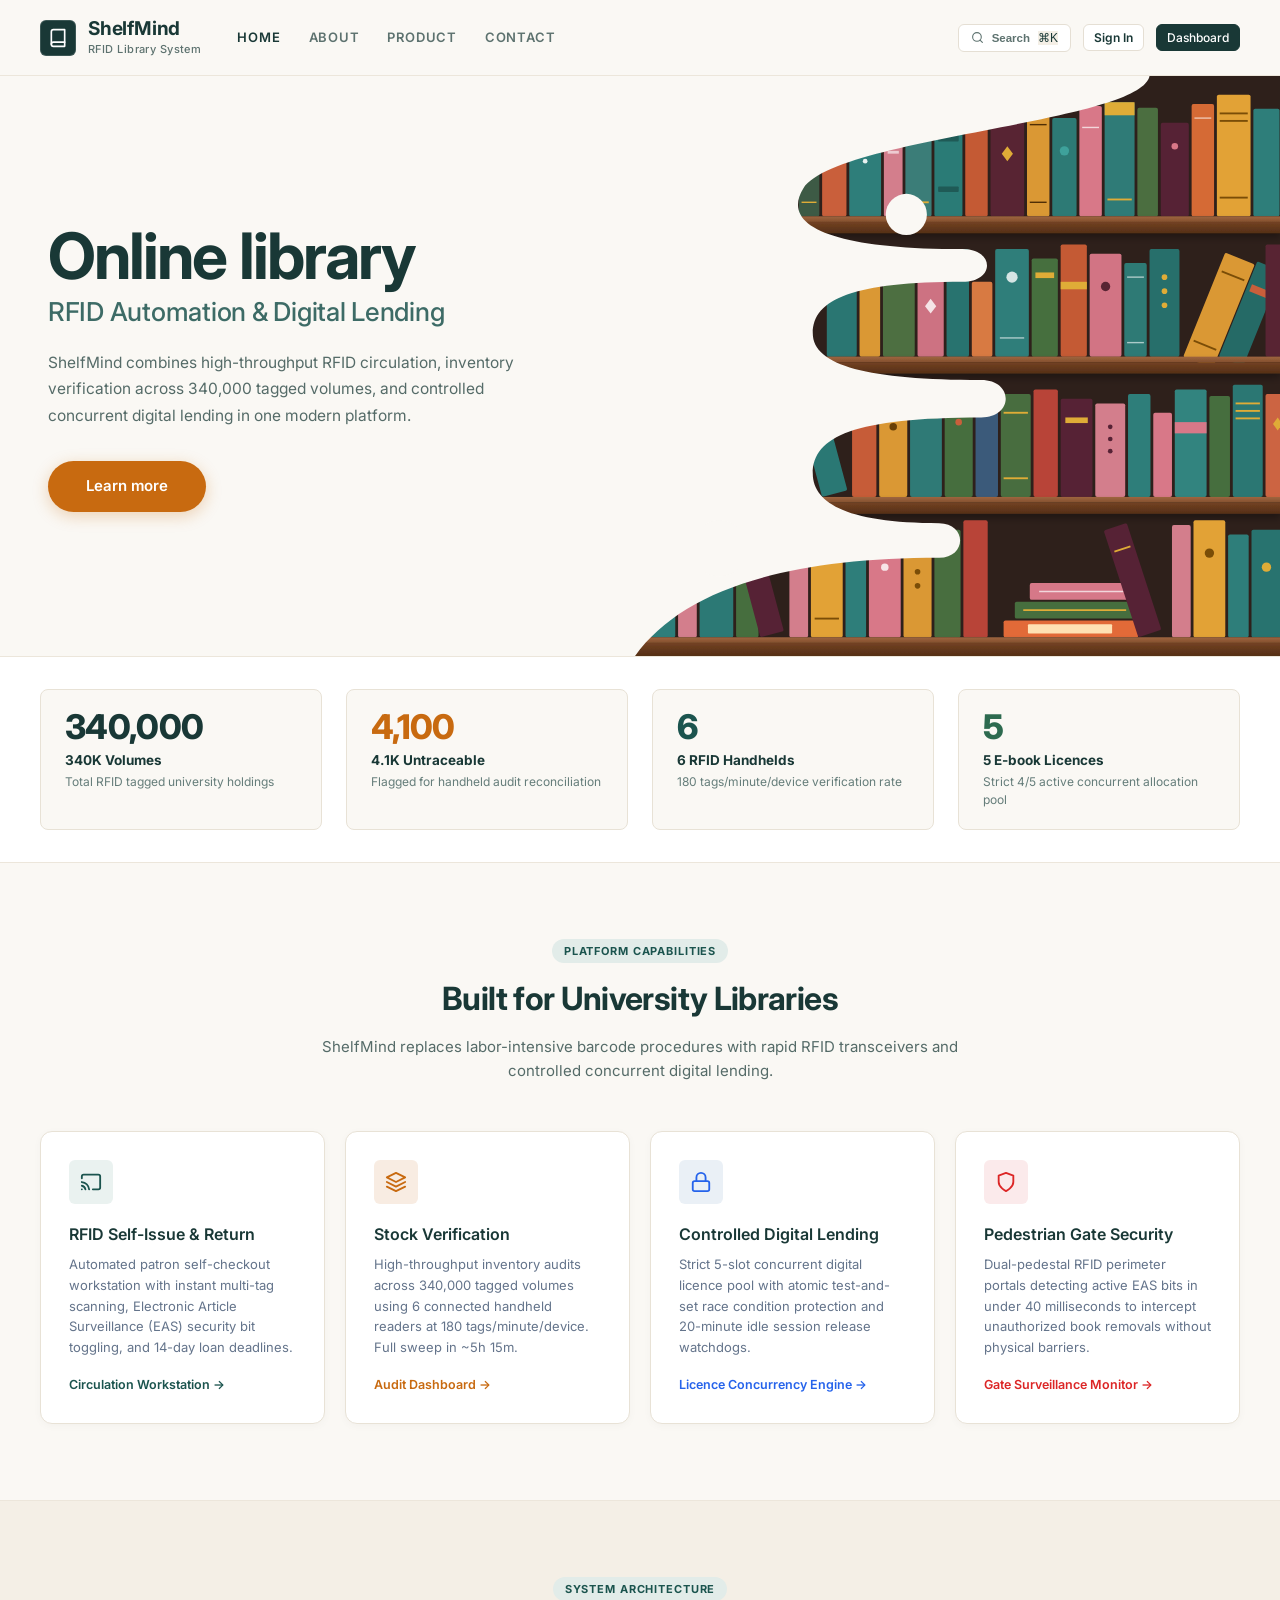
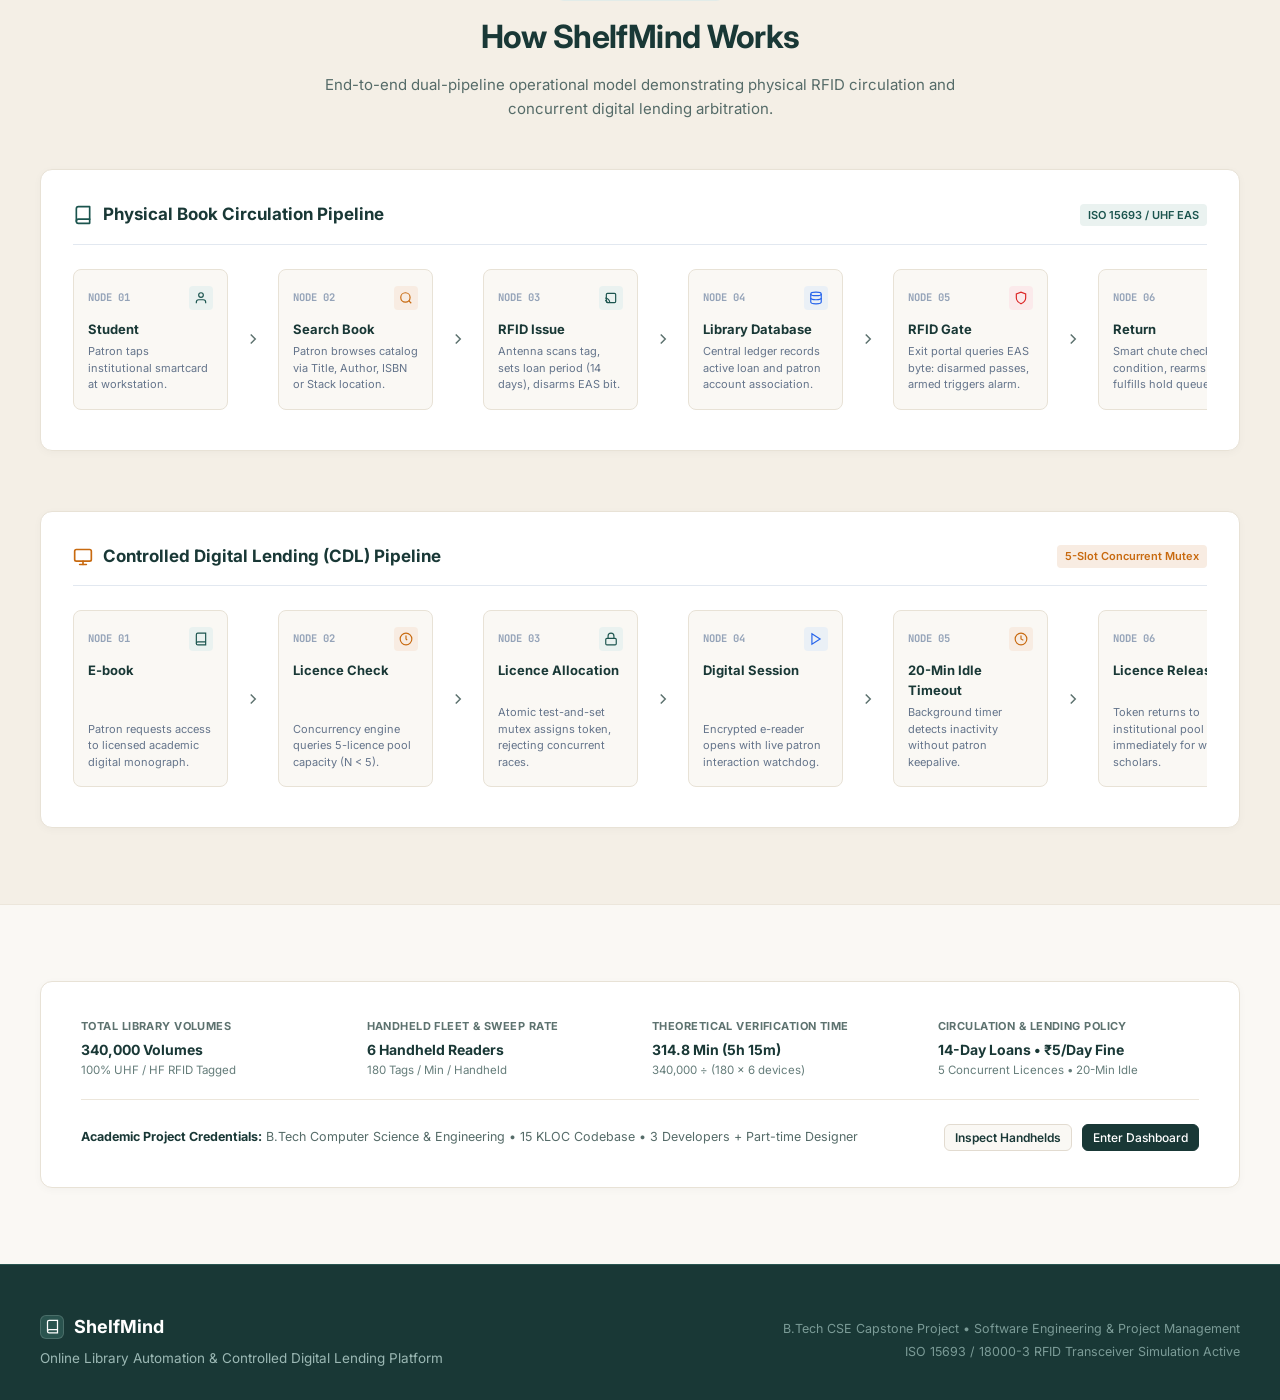
==== commit 371fc9ce: "fix(landing): remove academic badge, visit site button, and rfid operational pill per feedback" ====
--- a/index.html
+++ b/index.html
@@ -37,10 +37,6 @@
       </div>
 
       <div style="display: flex; align-items: center; gap: 12px;">
-        <span class="rfid-online-pill" style="background-color: #EAF2F0; border-color: #D1E3E0; color: #1B544E;">
-          <span class="status-dot" style="background-color: #10B981;"></span>
-          <span style="font-weight: 700;">RFID OPERATIONAL</span>
-        </span>
 
         <button class="quick-search-trigger" onclick="openCommandPalette()" title="Press ⌘ K to search" style="background: #FFFFFF; border-color: #E5DFD4; color: #5D726F;">
           <svg width="13" height="13" viewBox="0 0 24 24" fill="none" stroke="currentColor" stroke-width="2" stroke-linecap="round" stroke-linejoin="round">
@@ -64,10 +60,6 @@
     <div class="warm-hero-grid">
       <!-- Left Content Column -->
       <div class="warm-hero-content">
-        <div class="warm-hero-badge">
-          <span class="status-dot" style="background-color: #1B544E;"></span>
-          <span>B.Tech CSE Project • Academic Platform</span>
-        </div>
 
         <h1 class="warm-hero-title">
           Online library
@@ -85,16 +77,6 @@
           </a>
         </div>
 
-        <div>
-          <!-- The Signature "↗ Visit site" badge from Reference Image -->
-          <a href="dashboard.html" class="warm-visit-badge">
-            <svg width="18" height="18" viewBox="0 0 24 24" fill="none" stroke="currentColor" stroke-width="2.5" stroke-linecap="round" stroke-linejoin="round">
-              <line x1="7" y1="17" x2="17" y2="7"></line>
-              <polyline points="7 7 17 7 17 17"></polyline>
-            </svg>
-            <span>Visit site</span>
-          </a>
-        </div>
       </div>
 
       <!-- Right Visual Column: Vector Bookshelf with Fluid Wave Cutout Mask -->
